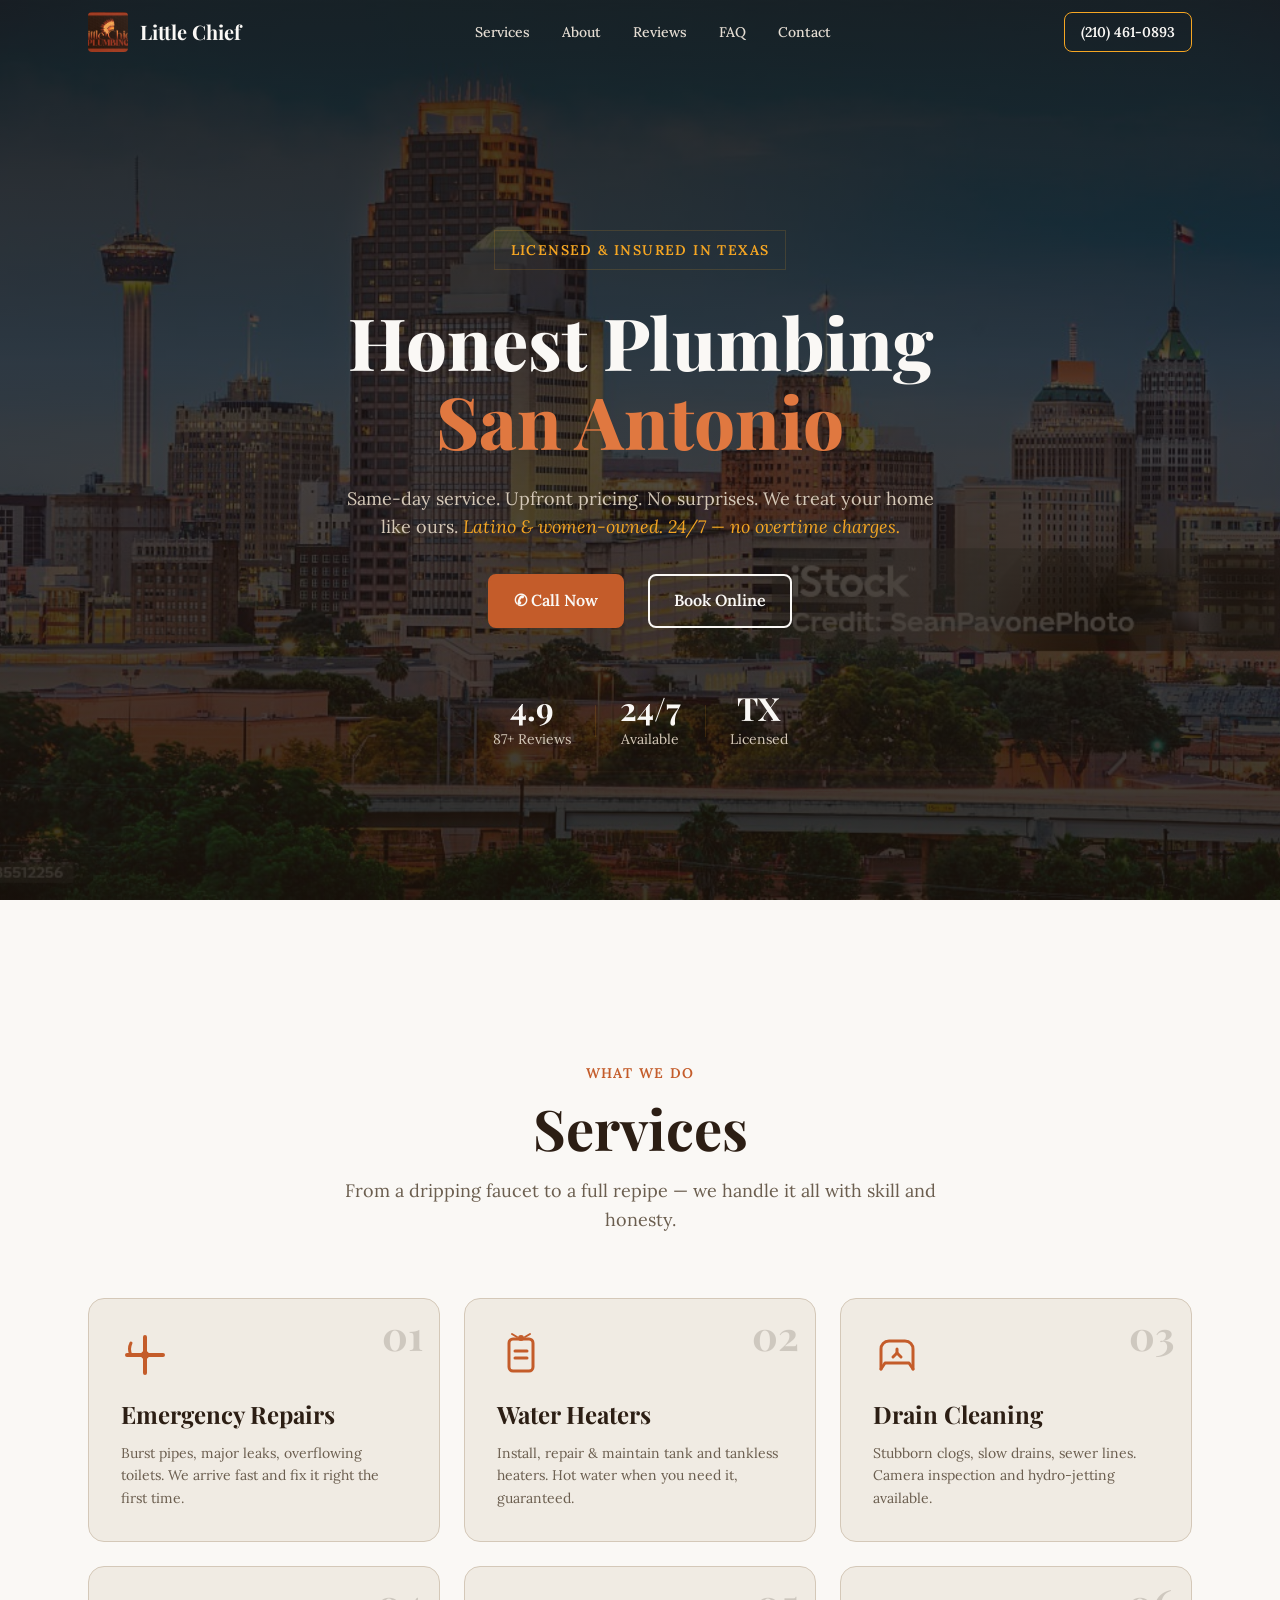
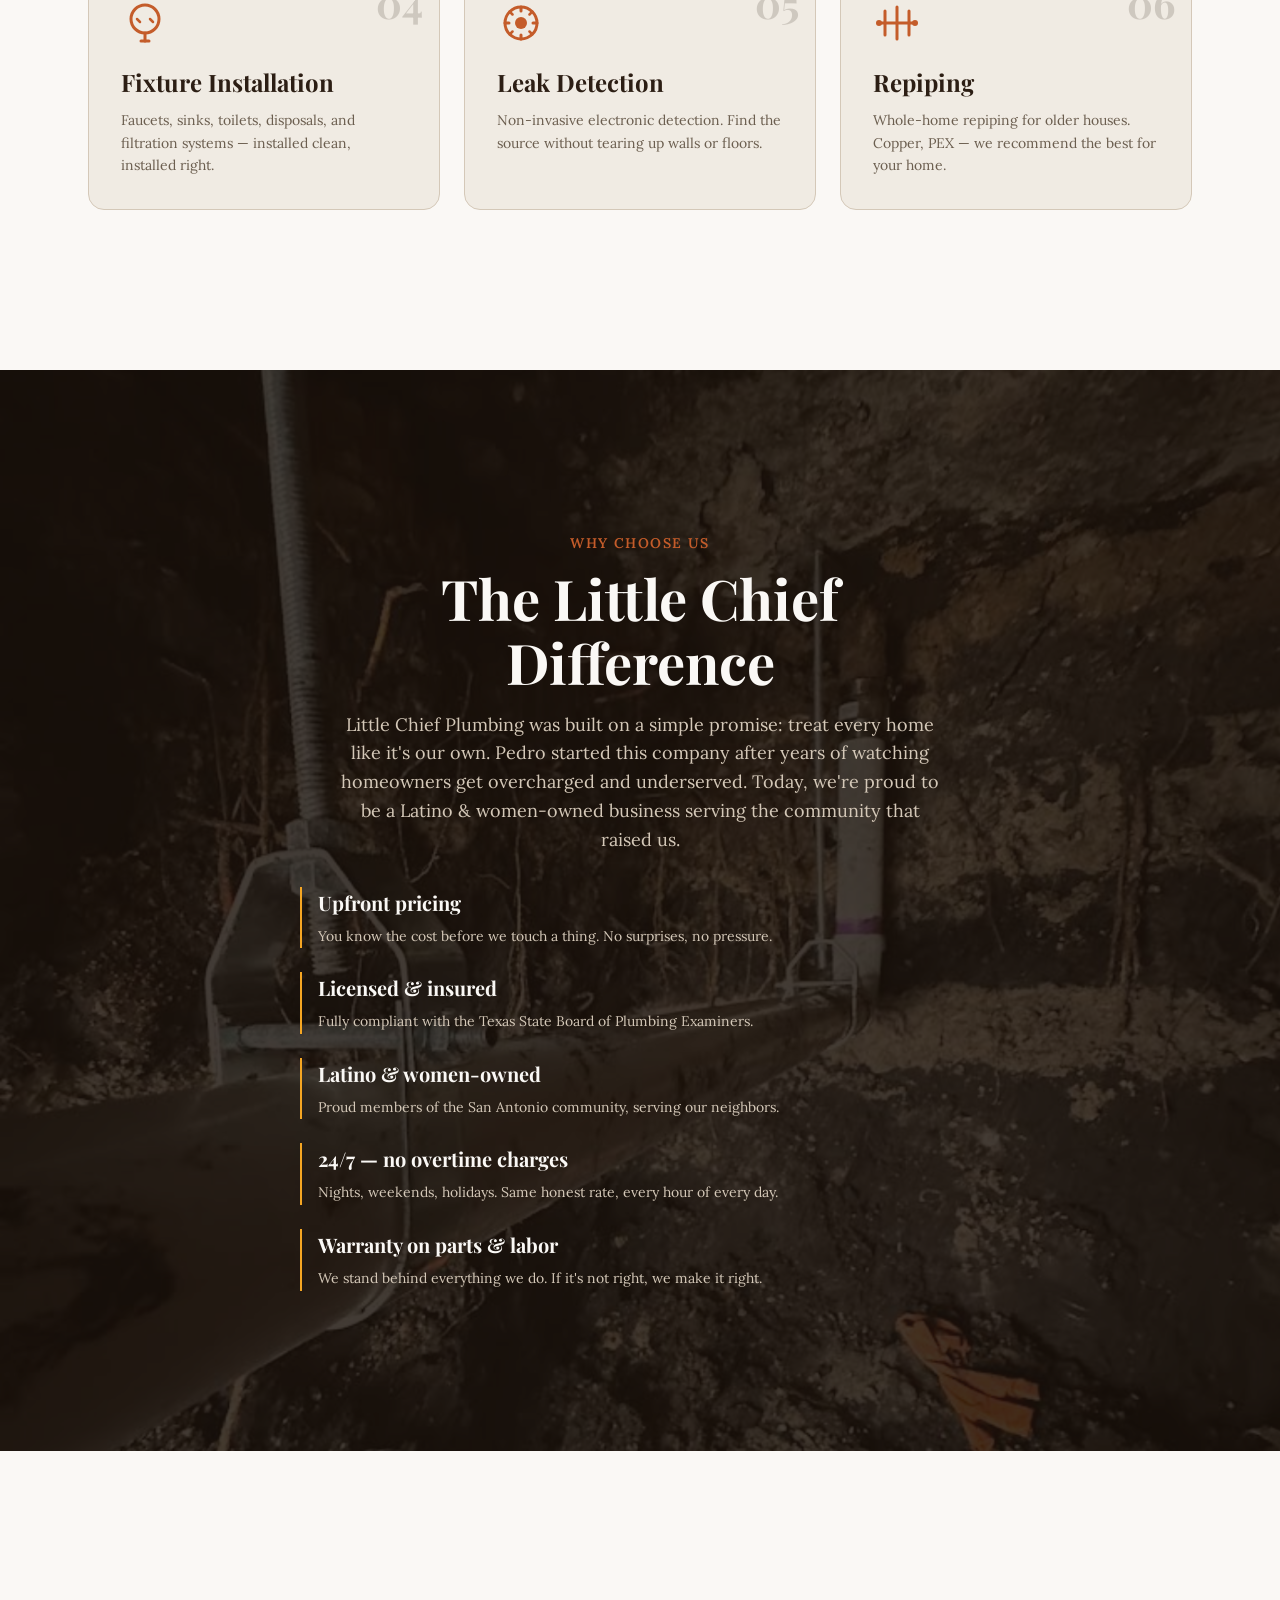
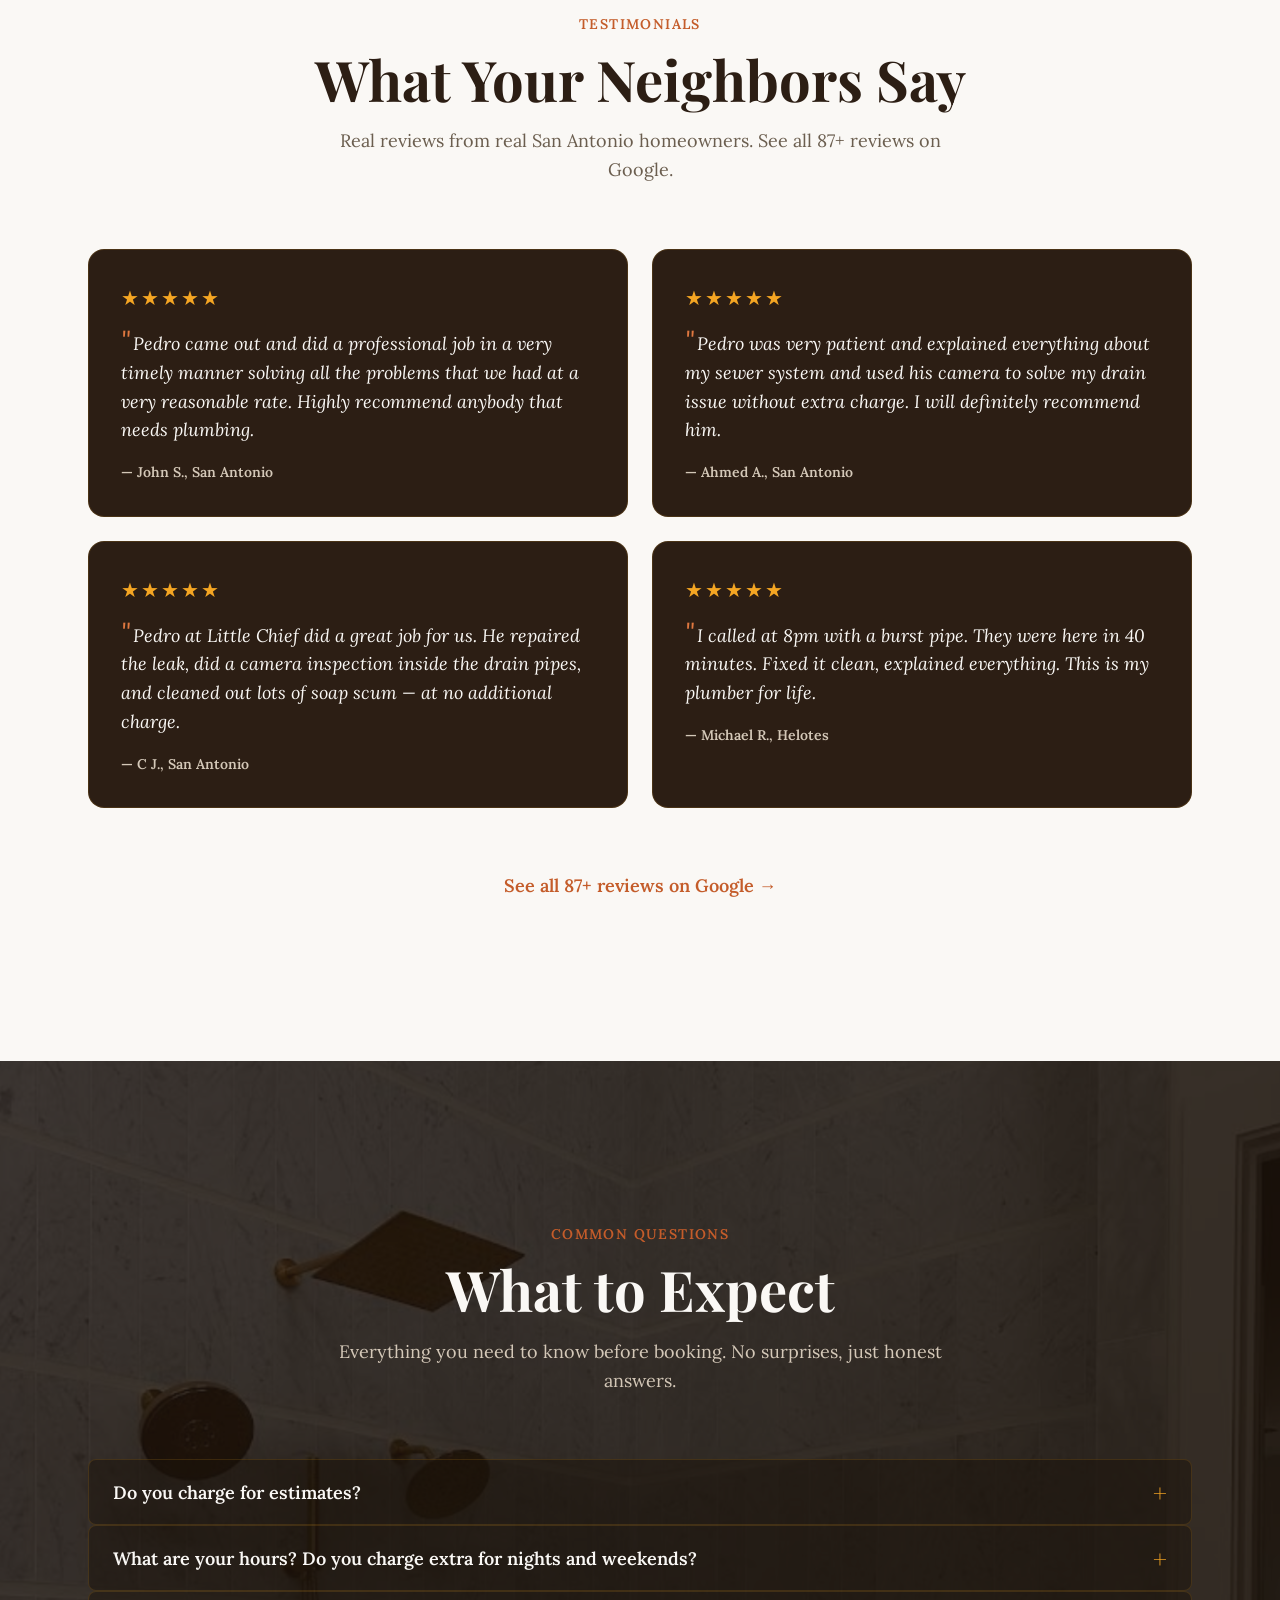
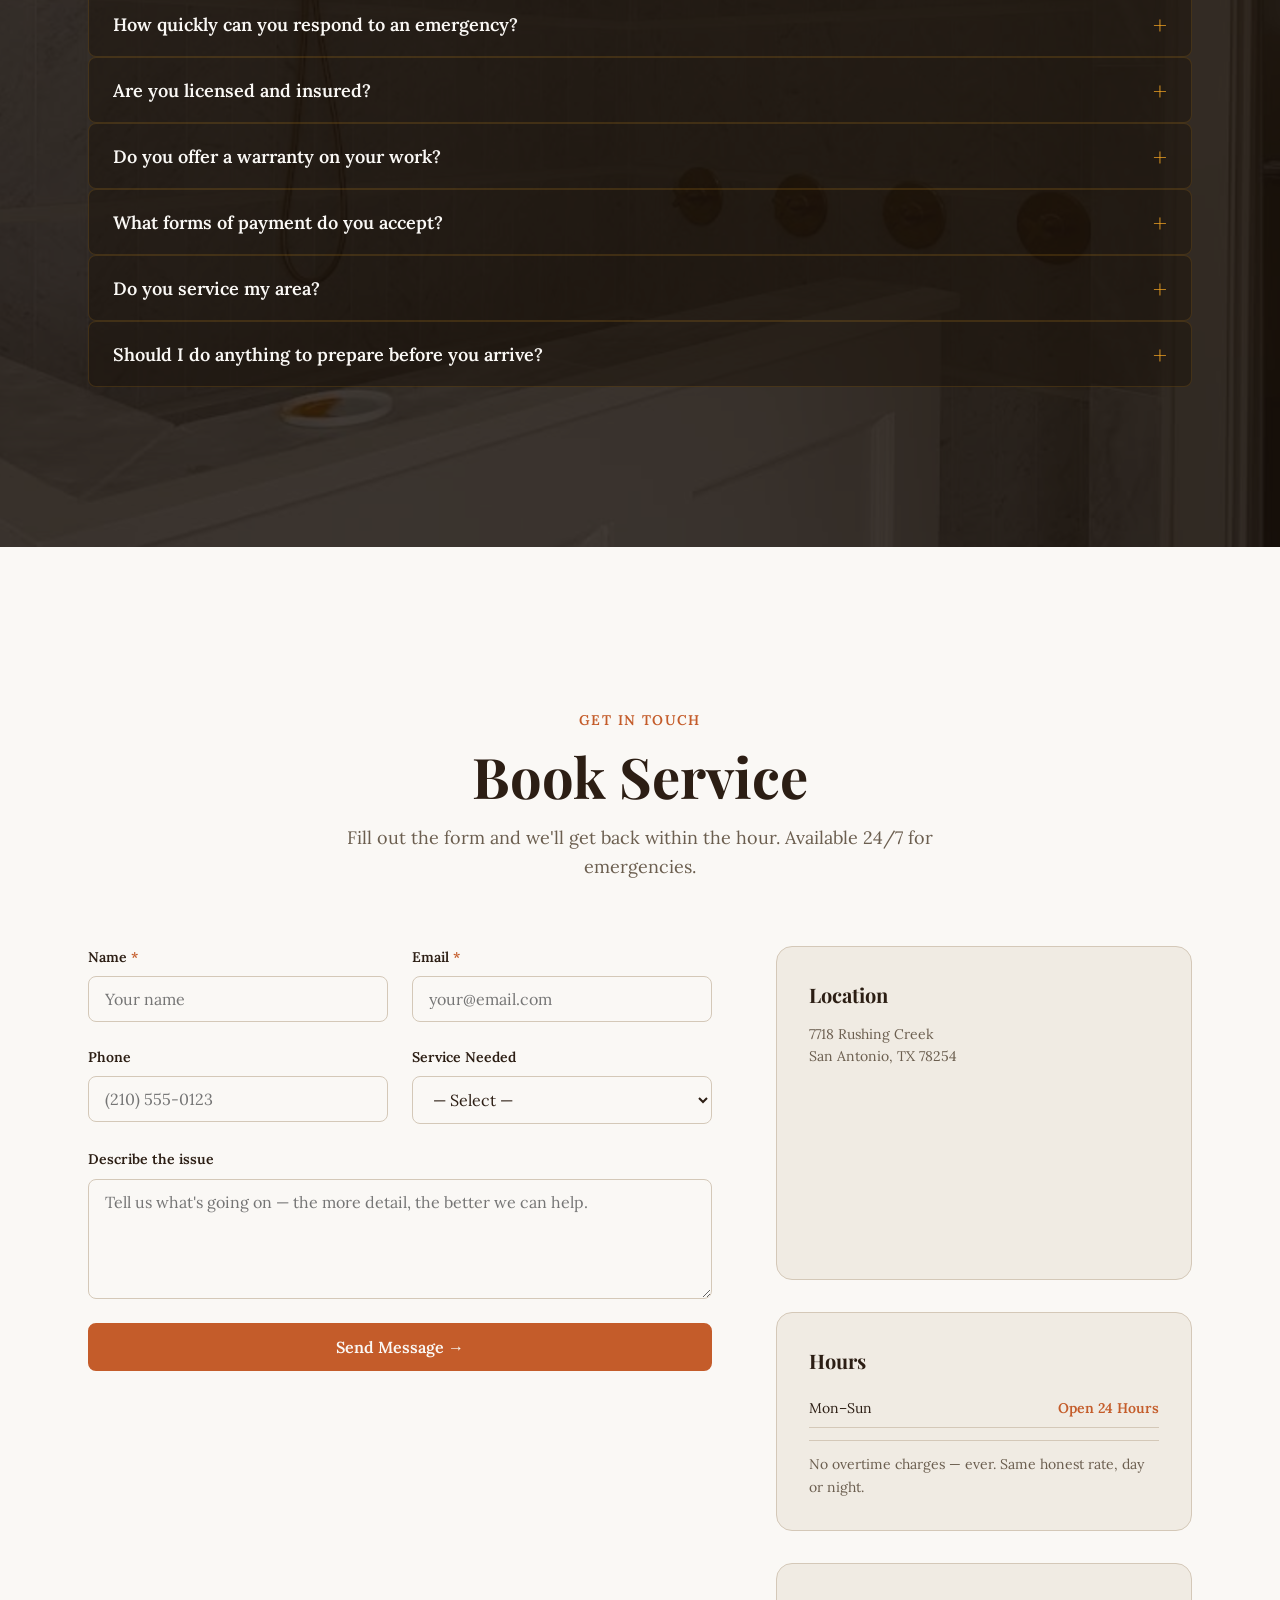
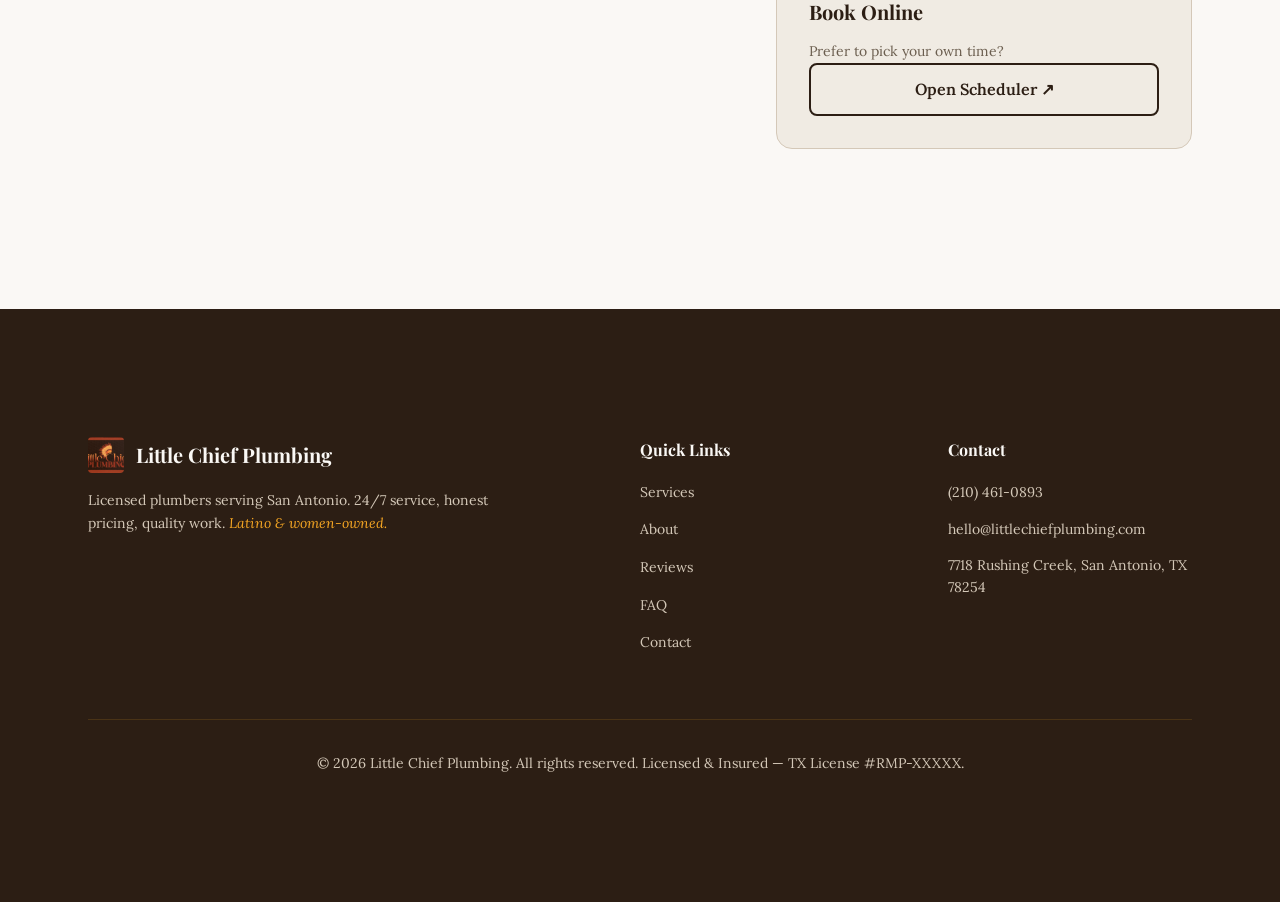
==== site/index.html @ fa48e4e0 "Restructure into site/ directory + add deploy script - Move all public web files into site/ (index.h" ====
<!DOCTYPE html>
<html lang="en">
<head>
  <meta charset="UTF-8">
  <meta name="viewport" content="width=device-width, initial-scale=1.0">
  <meta name="description" content="Little Chief Plumbing — Honest, reliable plumbing in San Antonio, TX. 24/7 emergency repairs, water heaters, drain cleaning & more. Licensed & insured. Latino & women-owned.">

  <meta property="og:title" content="Little Chief Plumbing — Trusted Plumbing in San Antonio, TX">
  <meta property="og:description" content="Licensed plumbers serving San Antonio. 24/7 service, upfront pricing, no surprises. Latino & women-owned.">
  <meta property="og:image" content="https://littlechiefplumbing.com/assets/logo-card.png">
  <meta property="og:url" content="https://littlechiefplumbing.com">

  <title>Little Chief Plumbing — Honest Plumbing in San Antonio, TX</title>

  <link rel="preconnect" href="https://fonts.googleapis.com">
  <link rel="preconnect" href="https://fonts.gstatic.com" crossorigin>
  <link href="https://fonts.googleapis.com/css2?family=Playfair+Display:ital,wght@0,400;0,500;0,600;0,700;0,800;0,900;1,400;1,500&family=Lora:ital,wght@0,400;0,500;0,600;0,700;1,400&display=swap" rel="stylesheet">
  <link rel="stylesheet" href="css/style.css">

  <script type="application/ld+json">
  {
    "@context": "https://schema.org",
    "@type": "Plumber",
    "name": "Little Chief Plumbing",
    "image": "https://littlechiefplumbing.com/assets/logo-card.png",
    "url": "https://littlechiefplumbing.com",
    "telephone": "+1-210-461-0893",
    "email": "hello@littlechiefplumbing.com",
    "address": {
      "@type": "PostalAddress",
      "streetAddress": "7718 Rushing Creek",
      "addressLocality": "San Antonio",
      "addressRegion": "TX",
      "postalCode": "78254",
      "addressCountry": "US"
    },
    "geo": {
      "@type": "GeoCoordinates",
      "latitude": 29.5180,
      "longitude": -98.7300
    },
    "openingHoursSpecification": [
      { "@type": "OpeningHoursSpecification", "dayOfWeek": ["Monday","Tuesday","Wednesday","Thursday","Friday","Saturday","Sunday"], "opens": "00:00", "closes": "23:59" }
    ],
    "priceRange": "$$",
    "areaServed": { "@type": "City", "name": "San Antonio" }
  }
  </script>
</head>
<body>

  <!-- Header -->
  <header class="header" id="header">
    <div class="header-inner">
      <a href="/" class="logo" aria-label="Little Chief Plumbing home">
        <img src="assets/logo-card.png" alt="" width="40" height="40" class="logo-mark" style="object-fit:cover; border-radius:4px;">
        <span>Little Chief</span>
      </a>
      <nav class="nav" aria-label="Main navigation">
        <button class="nav-toggle" id="nav-toggle" aria-expanded="false" aria-label="Toggle menu">
          <span class="nav-toggle-bar"></span>
          <span class="nav-toggle-bar"></span>
          <span class="nav-toggle-bar"></span>
        </button>
        <ul class="nav-list" id="nav-list" role="list">
          <li><a href="#services" class="nav-link">Services</a></li>
          <li><a href="#about" class="nav-link">About</a></li>
          <li><a href="#reviews" class="nav-link">Reviews</a></li>
          <li><a href="#faq" class="nav-link">FAQ</a></li>
          <li><a href="#contact" class="nav-link">Contact</a></li>
        </ul>
      </nav>
      <a href="tel:+12104610893" class="header-phone">(210) 461-0893</a>
    </div>
  </header>

  <main>
    <!-- Hero -->
    <section class="hero section--dark" id="hero">
      <div class="hero-inner">
        <div class="hero-badge reveal">Licensed &amp; Insured in Texas</div>
        <h1 class="hero-heading reveal-delay-1">
          <span class="hero-line">Honest Plumbing</span>
          <span class="hero-line hero-line--accent">San Antonio</span>
        </h1>
        <p class="hero-sub reveal-delay-2">
          Same-day service. Upfront pricing. No surprises. We treat your home like ours.
          <em>Latino &amp; women-owned. 24/7 — no overtime charges.</em>
        </p>
        <div class="hero-actions reveal-delay-3">
          <a href="tel:+12104610893" class="btn btn-copper">&#9990; Call Now</a>
          <a href="#contact" class="btn btn-ghost">Book Online</a>
        </div>
        <div class="hero-stats reveal-delay-4">
          <div class="hero-stat">
            <span class="hero-stat-value">4.9</span>
            <span class="hero-stat-label">87+ Reviews</span>
          </div>
          <div class="hero-stat-divider" aria-hidden="true"></div>
          <div class="hero-stat">
            <span class="hero-stat-value">24/7</span>
            <span class="hero-stat-label">Available</span>
          </div>
          <div class="hero-stat-divider" aria-hidden="true"></div>
          <div class="hero-stat">
            <span class="hero-stat-value">TX</span>
            <span class="hero-stat-label">Licensed</span>
          </div>
        </div>
      </div>
    </section>

    <!-- Services -->
    <section class="section" id="services">
      <div class="container">
        <div class="section-header reveal">
          <span class="section-eyebrow">What we do</span>
          <h2 class="section-title">Services</h2>
          <p class="section-desc">From a dripping faucet to a full repipe — we handle it all with skill and honesty.</p>
        </div>
        <div class="services-grid">
          <article class="service-card reveal">
            <div class="service-card-marker" aria-hidden="true">01</div>
            <div class="service-card-icon">
              <svg viewBox="0 0 48 48" fill="none" aria-hidden="true"><path d="M24 6v36M6 24h36" stroke="currentColor" stroke-width="4" stroke-linecap="round"/><circle cx="24" cy="24" r="4" fill="currentColor"/><path d="M10 12c-2 4-2 8 0 12" stroke="currentColor" stroke-width="3" stroke-linecap="round"/></svg>
            </div>
            <h3 class="service-card-title">Emergency Repairs</h3>
            <p class="service-card-desc">Burst pipes, major leaks, overflowing toilets. We arrive fast and fix it right the first time.</p>
          </article>

          <article class="service-card reveal">
            <div class="service-card-marker" aria-hidden="true">02</div>
            <div class="service-card-icon">
              <svg viewBox="0 0 48 48" fill="none" aria-hidden="true"><rect x="12" y="8" width="24" height="32" rx="4" stroke="currentColor" stroke-width="3"/><path d="M18 20h12M18 27h12" stroke="currentColor" stroke-width="3" stroke-linecap="round"/><circle cx="24" cy="7" r="3" fill="currentColor"/><path d="M28 6l5-3M20 6l-5-3" stroke="currentColor" stroke-width="2" stroke-linecap="round"/></svg>
            </div>
            <h3 class="service-card-title">Water Heaters</h3>
            <p class="service-card-desc">Install, repair &amp; maintain tank and tankless heaters. Hot water when you need it, guaranteed.</p>
          </article>

          <article class="service-card reveal">
            <div class="service-card-marker" aria-hidden="true">03</div>
            <div class="service-card-icon">
              <svg viewBox="0 0 48 48" fill="none" aria-hidden="true"><path d="M8 38V18c0-4 3-8 8-8h16c5 0 8 4 8 8v20" stroke="currentColor" stroke-width="3" stroke-linecap="round"/><path d="M8 38l4-6h24l4 6" stroke="currentColor" stroke-width="3" stroke-linecap="round" stroke-linejoin="round"/><path d="M20 26l4-4 4 4" stroke="currentColor" stroke-width="3" stroke-linecap="round" stroke-linejoin="round"/><path d="M24 22v-4" stroke="currentColor" stroke-width="3" stroke-linecap="round"/></svg>
            </div>
            <h3 class="service-card-title">Drain Cleaning</h3>
            <p class="service-card-desc">Stubborn clogs, slow drains, sewer lines. Camera inspection and hydro-jetting available.</p>
          </article>

          <article class="service-card reveal">
            <div class="service-card-marker" aria-hidden="true">04</div>
            <div class="service-card-icon">
              <svg viewBox="0 0 48 48" fill="none" aria-hidden="true"><circle cx="24" cy="20" r="14" stroke="currentColor" stroke-width="3"/><path d="M24 34v8" stroke="currentColor" stroke-width="3" stroke-linecap="round"/><path d="M20 42h8" stroke="currentColor" stroke-width="3" stroke-linecap="round"/><path d="M16 20l3 3M29 20l3 3" stroke="currentColor" stroke-width="2.5" stroke-linecap="round"/></svg>
            </div>
            <h3 class="service-card-title">Fixture Installation</h3>
            <p class="service-card-desc">Faucets, sinks, toilets, disposals, and filtration systems — installed clean, installed right.</p>
          </article>

          <article class="service-card reveal">
            <div class="service-card-marker" aria-hidden="true">05</div>
            <div class="service-card-icon">
              <svg viewBox="0 0 48 48" fill="none" aria-hidden="true"><circle cx="24" cy="24" r="16" stroke="currentColor" stroke-width="3"/><circle cx="24" cy="24" r="6" fill="currentColor"/><path d="M24 8v4M24 36v4M8 24h4M36 24h4" stroke="currentColor" stroke-width="3" stroke-linecap="round"/><path d="M12.7 12.7l2.8 2.8M32.5 32.5l2.8 2.8M35.3 12.7l-2.8 2.8M15.5 32.5l-2.8 2.8" stroke="currentColor" stroke-width="2.5" stroke-linecap="round"/></svg>
            </div>
            <h3 class="service-card-title">Leak Detection</h3>
            <p class="service-card-desc">Non-invasive electronic detection. Find the source without tearing up walls or floors.</p>
          </article>

          <article class="service-card reveal">
            <div class="service-card-marker" aria-hidden="true">06</div>
            <div class="service-card-icon">
              <svg viewBox="0 0 48 48" fill="none" aria-hidden="true"><path d="M6 24h36" stroke="currentColor" stroke-width="3" stroke-linecap="round"/><path d="M12 12v24M24 8v32M36 12v24" stroke="currentColor" stroke-width="3" stroke-linecap="round"/><circle cx="6" cy="24" r="3" fill="currentColor"/><circle cx="42" cy="24" r="3" fill="currentColor"/></svg>
            </div>
            <h3 class="service-card-title">Repiping</h3>
            <p class="service-card-desc">Whole-home repiping for older houses. Copper, PEX — we recommend the best for your home.</p>
          </article>
        </div>
      </div>
    </section>

    <!-- About -->
    <section class="section about" id="about">
      <div class="container">
        <div class="about-inner reveal">
          <span class="section-eyebrow">Why choose us</span>
          <h2 class="section-title">The Little Chief<br>Difference</h2>
          <p class="section-desc">
            Little Chief Plumbing was built on a simple promise: treat every home like it's our own. 
            Pedro started this company after years of watching homeowners get overcharged and 
            underserved. Today, we're proud to be a Latino &amp; women-owned business serving the 
            community that raised us.
          </p>
          <ul class="about-list" role="list">
            <li>
              <strong>Upfront pricing</strong>
              <span>You know the cost before we touch a thing. No surprises, no pressure.</span>
            </li>
            <li>
              <strong>Licensed &amp; insured</strong>
              <span>Fully compliant with the Texas State Board of Plumbing Examiners.</span>
            </li>
            <li>
              <strong>Latino &amp; women-owned</strong>
              <span>Proud members of the San Antonio community, serving our neighbors.</span>
            </li>
            <li>
              <strong>24/7 — no overtime charges</strong>
              <span>Nights, weekends, holidays. Same honest rate, every hour of every day.</span>
            </li>
            <li>
              <strong>Warranty on parts &amp; labor</strong>
              <span>We stand behind everything we do. If it's not right, we make it right.</span>
            </li>
          </ul>
        </div>
      </div>
    </section>

    <!-- Reviews -->
    <section class="section" id="reviews">
      <div class="container">
        <div class="section-header reveal">
          <span class="section-eyebrow">Testimonials</span>
          <h2 class="section-title">What Your Neighbors Say</h2>
          <p class="section-desc">Real reviews from real San Antonio homeowners. See all 87+ reviews on Google.</p>
        </div>
        <div class="reviews-grid">
          <figure class="review-card reveal">
            <div class="review-stars" aria-label="5 out of 5 stars">
              <span>&#9733;</span><span>&#9733;</span><span>&#9733;</span><span>&#9733;</span><span>&#9733;</span>
            </div>
            <blockquote><p>Pedro came out and did a professional job in a very timely manner solving all the problems that we had at a very reasonable rate. Highly recommend anybody that needs plumbing.</p></blockquote>
            <figcaption>&mdash; John S., San Antonio</figcaption>
          </figure>

          <figure class="review-card reveal">
            <div class="review-stars" aria-label="5 out of 5 stars">
              <span>&#9733;</span><span>&#9733;</span><span>&#9733;</span><span>&#9733;</span><span>&#9733;</span>
            </div>
            <blockquote><p>Pedro was very patient and explained everything about my sewer system and used his camera to solve my drain issue without extra charge. I will definitely recommend him.</p></blockquote>
            <figcaption>&mdash; Ahmed A., San Antonio</figcaption>
          </figure>

          <figure class="review-card reveal">
            <div class="review-stars" aria-label="5 out of 5 stars">
              <span>&#9733;</span><span>&#9733;</span><span>&#9733;</span><span>&#9733;</span><span>&#9733;</span>
            </div>
            <blockquote><p>Pedro at Little Chief did a great job for us. He repaired the leak, did a camera inspection inside the drain pipes, and cleaned out lots of soap scum — at no additional charge.</p></blockquote>
            <figcaption>&mdash; C J., San Antonio</figcaption>
          </figure>

          <figure class="review-card reveal">
            <div class="review-stars" aria-label="5 out of 5 stars">
              <span>&#9733;</span><span>&#9733;</span><span>&#9733;</span><span>&#9733;</span><span>&#9733;</span>
            </div>
            <blockquote><p>I called at 8pm with a burst pipe. They were here in 40 minutes. Fixed it clean, explained everything. This is my plumber for life.</p></blockquote>
            <figcaption>&mdash; Michael R., Helotes</figcaption>
          </figure>
        </div>
        <div class="reviews-footer reveal">
          <a href="https://g.co/kgs/PLACEHOLDER" target="_blank" rel="noopener">
            See all 87+ reviews on Google &rarr;
          </a>
        </div>
      </div>
    </section>

    <!-- FAQ -->
    <section class="section faq" id="faq">
      <div class="container">
        <div class="section-header reveal">
          <span class="section-eyebrow">Common questions</span>
          <h2 class="section-title">What to Expect</h2>
          <p class="section-desc">Everything you need to know before booking. No surprises, just honest answers.</p>
        </div>
        <div class="faq-list reveal">
          <div class="faq-item">
            <button class="faq-trigger" aria-expanded="false">
              Do you charge for estimates?
            </button>
            <div class="faq-content">
              <p>No. We provide free, no-obligation estimates for all standard plumbing work. For complex issues requiring camera inspection or line locating, we'll discuss any costs upfront before proceeding.</p>
            </div>
          </div>
          <div class="faq-item">
            <button class="faq-trigger" aria-expanded="false">
              What are your hours? Do you charge extra for nights and weekends?
            </button>
            <div class="faq-content">
              <p>We're available 24 hours a day, 7 days a week — including all holidays. And no, we never charge overtime. The same honest rate applies whether it's 2pm on Tuesday or 2am on Christmas morning.</p>
            </div>
          </div>
          <div class="faq-item">
            <button class="faq-trigger" aria-expanded="false">
              How quickly can you respond to an emergency?
            </button>
            <div class="faq-content">
              <p>For true emergencies — burst pipes, major leaks, sewage backups — we aim to arrive within the hour in San Antonio. We'll give you a realistic ETA when you call and keep you updated if anything changes.</p>
            </div>
          </div>
          <div class="faq-item">
            <button class="faq-trigger" aria-expanded="false">
              Are you licensed and insured?
            </button>
            <div class="faq-content">
              <p>Yes. We're fully licensed by the Texas State Board of Plumbing Examiners and carry comprehensive liability insurance. We'll provide our license number upon request — no hesitation, because we have nothing to hide.</p>
            </div>
          </div>
          <div class="faq-item">
            <button class="faq-trigger" aria-expanded="false">
              Do you offer a warranty on your work?
            </button>
            <div class="faq-content">
              <p>Absolutely. We warranty all parts and labor. If something we installed or repaired isn't right, we'll make it right — no arguments, no runaround. That's the Little Chief promise.</p>
            </div>
          </div>
          <div class="faq-item">
            <button class="faq-trigger" aria-expanded="false">
              What forms of payment do you accept?
            </button>
            <div class="faq-content">
              <p>We accept cash, check, and all major credit cards. Payment is due upon completion of service, and we always provide a detailed invoice before collecting payment.</p>
            </div>
          </div>
          <div class="faq-item">
            <button class="faq-trigger" aria-expanded="false">
              Do you service my area?
            </button>
            <div class="faq-content">
              <p>We serve all of San Antonio, TX and the immediate surrounding areas. If you're unsure whether we cover your location, just give us a call — we'll let you know immediately and can often recommend a trusted partner if you're outside our range.</p>
            </div>
          </div>
          <div class="faq-item">
            <button class="faq-trigger" aria-expanded="false">
              Should I do anything to prepare before you arrive?
            </button>
            <div class="faq-content">
              <p>Clear the area around the problem if possible — under sinks, near water heaters, etc. But don't stress about it. Part of our job is working in real homes, not showrooms. We'll handle the rest.</p>
            </div>
          </div>
        </div>
      </div>
    </section>

    <!-- Contact -->
    <section class="section" id="contact">
      <div class="container">
        <div class="section-header reveal">
          <span class="section-eyebrow">Get in touch</span>
          <h2 class="section-title">Book Service</h2>
          <p class="section-desc">Fill out the form and we'll get back within the hour. Available 24/7 for emergencies.</p>
        </div>
        <div class="contact-grid">
          <form action="https://api.staticforms.xyz/submit" method="POST" class="contact-form reveal">
            <input type="hidden" name="accessKey" value="YOUR_STATICFORMS_ACCESS_KEY">
            <input type="hidden" name="redirectTo" value="https://littlechiefplumbing.com/thanks.html">

            <div class="form-row">
              <div class="form-group">
                <label for="name">Name <span class="required" aria-hidden="true">*</span></label>
                <input type="text" id="name" name="name" required autocomplete="name" placeholder="Your name">
              </div>
              <div class="form-group">
                <label for="email">Email <span class="required" aria-hidden="true">*</span></label>
                <input type="email" id="email" name="email" required autocomplete="email" placeholder="your@email.com">
              </div>
            </div>

            <div class="form-row">
              <div class="form-group">
                <label for="phone">Phone</label>
                <input type="tel" id="phone" name="phone" autocomplete="tel" placeholder="(210) 555-0123">
              </div>
              <div class="form-group">
                <label for="service">Service Needed</label>
                <select id="service" name="service">
                  <option value="">&mdash; Select &mdash;</option>
                  <option>Emergency Repair</option>
                  <option>Water Heater</option>
                  <option>Drain Cleaning</option>
                  <option>Fixture Installation</option>
                  <option>Leak Detection</option>
                  <option>Repiping</option>
                  <option>Other</option>
                </select>
              </div>
            </div>

            <div class="form-group">
              <label for="message">Describe the issue</label>
              <textarea id="message" name="message" rows="4" placeholder="Tell us what's going on — the more detail, the better we can help."></textarea>
            </div>

            <button type="submit" class="btn btn-copper btn-full">Send Message &rarr;</button>
          </form>

          <aside class="contact-sidebar reveal">
            <div class="contact-card">
              <h3>Location</h3>
              <address>7718 Rushing Creek<br>San Antonio, TX 78254</address>
              <div class="contact-map">
                <iframe src="https://www.google.com/maps/embed?pb=!1m18!1m12!1m3!1d3470.123456789!2d-98.7300!3d29.5180!2m3!1f0!2f0!3f0!3m2!1i1024!2i768!4f13.1!3m3!1m2!1s0x0%3A0x0!2zMjnCsDMxJzA0LjgiTiA5OMKwNDMnNDguMCJX!5e0!3m2!1sen!2sus!4v1234567890" width="100%" height="160" style="border:0; border-radius:8px;" allowfullscreen="" loading="lazy" referrerpolicy="no-referrer-when-downgrade" title="Little Chief Plumbing location on Google Maps"></iframe>
              </div>
            </div>

            <div class="contact-card">
              <h3>Hours</h3>
              <div class="hours-row"><span>Mon–Sun</span><span class="hours-value">Open 24 Hours</span></div>
              <p class="contact-card-note">No overtime charges — ever. Same honest rate, day or night.</p>
            </div>

            <div class="contact-card">
              <h3>Book Online</h3>
              <p>Prefer to pick your own time?</p>
              <a href="https://calendly.com/your-username" class="btn btn-ghost btn-full" target="_blank" rel="noopener">Open Scheduler ↗</a>
            </div>
          </aside>
        </div>
      </div>
    </section>
  </main>

  <!-- Footer -->
  <footer class="footer">
    <div class="container">
      <div class="footer-grid">
        <div class="footer-brand">
          <a href="/" class="footer-logo-link">
            <img src="assets/logo-card.png" alt="" width="36" height="36" style="object-fit:cover; border-radius:4px;">
            <span>Little Chief Plumbing</span>
          </a>
          <p class="footer-tagline">Licensed plumbers serving San Antonio. 24/7 service, honest pricing, quality work. <em>Latino &amp; women-owned.</em></p>
        </div>
        <nav class="footer-nav" aria-label="Footer navigation">
          <h4>Quick Links</h4>
          <ul role="list">
            <li><a href="#services">Services</a></li>
            <li><a href="#about">About</a></li>
            <li><a href="#reviews">Reviews</a></li>
            <li><a href="#faq">FAQ</a></li>
            <li><a href="#contact">Contact</a></li>
          </ul>
        </nav>
        <div class="footer-contact-info">
          <h4>Contact</h4>
          <ul role="list">
            <li><a href="tel:+12104610893">(210) 461-0893</a></li>
            <li><a href="mailto:hello@littlechiefplumbing.com">hello@littlechiefplumbing.com</a></li>
            <li><address>7718 Rushing Creek, San Antonio, TX 78254</address></li>
          </ul>
        </div>
      </div>
      <div class="footer-bottom">
        <p>&copy; 2026 Little Chief Plumbing. All rights reserved. Licensed &amp; Insured — TX License #RMP-XXXXX.</p>
      </div>
    </div>
  </footer>

  <script src="js/main.js"></script>
</body>
</html>
---- site/css/style.css ----
/**
 * Little Chief Plumbing — Redesign
 * Aesthetic: Rugged & Trustworthy
 * Earth Color Palette: deep warm brown-black, copper, gold, warm white, green, taupe
 * Fonts: Playfair Display (display) + Lora (body)
 */

/* ============================================================
   TOKENS
   ============================================================ */

:root {
  /* Brand */
  --brand-dark:       #1A120B;
  --brand-dark-900:   #1A120B;
  --brand-dark-800:   #2C1E14;
  --brand-dark-700:   #3D2A1E;
  --brand-dark-600:   #4E3628;

  --brand-copper:     #C45C2A;
  --brand-copper-700: #9A4A22;
  --brand-copper-600: #C45C2A;
  --brand-copper-500: #D46832;
  --brand-copper-400: #E07840;

  --brand-yellow:     #F5A623;
  --brand-yellow-600: #D48A1A;
  --brand-yellow-500: #F5A623;
  --brand-yellow-400: #F7B84A;

  --brand-cream:      #FAF8F5;

  /* Neutrals */
  --brand-taupe:      #8B7355;
  --warm-50:  #FAF8F5;
  --warm-100: #F0EBE3;
  --warm-200: #E5DDD3;
  --warm-300: #D4C8B8;
  --warm-400: #B8AFA0;
  --warm-500: #9A9182;
  --warm-600: #7D6E5F;
  --warm-700: #6B5E4F;
  --warm-800: #4A3F34;
  --warm-900: #1A120B;

  /* Semantic — Light sections */
  --bg-primary:    var(--warm-50);
  --bg-secondary:  var(--warm-100);
  --bg-inverse:    var(--brand-dark-800);
  --text-primary:  var(--brand-dark-800);
  --text-secondary:var(--warm-700);
  --text-muted:    var(--brand-taupe);
  --text-inverse:  var(--brand-cream);
  --accent:        var(--brand-copper-600);
  --accent-hover:  var(--brand-copper-500);
  --accent-active: var(--brand-copper-700);
  --border:        var(--warm-300);
  --gold:          var(--brand-yellow-500);
  --taupe:         var(--brand-taupe);

  /* Dark section overrides */
  --dark-text:      var(--warm-50);
  --dark-text-sec:  var(--warm-300);
  --dark-accent:    var(--brand-copper-400);
  --dark-border:    rgba(245,166,35,0.15);

  /* Typography */
  --font-display: 'Playfair Display', Georgia, 'Times New Roman', serif;
  --font-body:    'Lora', Georgia, 'Times New Roman', serif;

  /* Scale */
  --text-xs:   0.75rem;
  --text-sm:   0.875rem;
  --text-base: 1rem;
  --text-md:   1.125rem;
  --text-lg:   1.25rem;
  --text-xl:   1.5rem;
  --text-2xl:  2rem;
  --text-3xl:  2.5rem;
  --text-4xl:  3.5rem;
  --text-5xl:  4.5rem;

  /* Spacing */
  --space-1:  0.25rem;
  --space-2:  0.5rem;
  --space-3:  0.75rem;
  --space-4:  1rem;
  --space-5:  1.5rem;
  --space-6:  2rem;
  --space-7:  3rem;
  --space-8:  4rem;
  --space-9:  6rem;
  --space-10: 8rem;
  --space-11: 10rem;

  /* Layout */
  --max-width: 1200px;
  --radius-sm: 4px;
  --radius-md: 8px;
  --radius-lg: 16px;

  /* Motion */
  --ease-out:    cubic-bezier(0.16, 1, 0.3, 1);
  --ease-spring: cubic-bezier(0.34, 1.56, 0.64, 1);
  --dur-fast:    150ms;
  --dur-base:    250ms;
  --dur-slow:    400ms;
  --dur-reveal:  700ms;
}

/* ============================================================
   RESET & BASE
   ============================================================ */

*, *::before, *::after {
  box-sizing: border-box;
  margin: 0;
  padding: 0;
}

html {
  scroll-behavior: smooth;
  -webkit-text-size-adjust: 100%;
}

@media (prefers-reduced-motion: reduce) {
  html { scroll-behavior: auto; }
  *, *::before, *::after {
    animation-duration: 0.01ms !important;
    animation-iteration-count: 1 !important;
    transition-duration: 0.01ms !important;
  }
}

body {
  font-family: var(--font-body);
  font-size: var(--text-base);
  line-height: 1.6;
  color: var(--text-primary);
  background: var(--bg-primary);
  -webkit-font-smoothing: antialiased;
  -moz-osx-font-smoothing: grayscale;
}

img, svg {
  display: block;
  max-width: 100%;
}

a {
  color: inherit;
  text-decoration: none;
}

ul, ol {
  list-style: none;
}

/* ============================================================
   UTILITY
   ============================================================ */

.container {
  max-width: var(--max-width);
  margin-inline: auto;
  padding-inline: var(--space-5);
}

@media (min-width: 768px) {
  .container { padding-inline: var(--space-7); }
}

.section {
  padding-block: var(--space-10);
}

@media (min-width: 768px) {
  .section { padding-block: var(--space-11); }
}

.section--dark {
  background: var(--bg-inverse);
  color: var(--dark-text);
}

.section--alt {
  background: var(--bg-secondary);
}

.section-header {
  text-align: center;
  margin-bottom: var(--space-8);
}

.section-eyebrow {
  display: inline-block;
  font-family: var(--font-body);
  font-size: var(--text-sm);
  font-weight: 600;
  text-transform: uppercase;
  letter-spacing: 0.1em;
  color: var(--accent);
  margin-bottom: var(--space-3);
}

.section-title {
  font-family: var(--font-display);
  font-size: var(--text-3xl);
  font-weight: 700;
  line-height: 1.15;
  color: inherit;
  margin-bottom: var(--space-4);
}

@media (min-width: 768px) {
  .section-title { font-size: var(--text-4xl); }
}

.section-desc {
  font-size: var(--text-md);
  color: var(--text-secondary);
  max-width: 55ch;
  margin-inline: auto;
  line-height: 1.6;
}

.section--dark .section-desc {
  color: var(--dark-text-sec);
}

/* ============================================================
   BUTTONS
   ============================================================ */

.btn {
  display: inline-flex;
  align-items: center;
  justify-content: center;
  gap: var(--space-2);
  font-family: var(--font-body);
  font-size: var(--text-base);
  font-weight: 600;
  padding: var(--space-3) var(--space-5);
  border-radius: var(--radius-md);
  border: 2px solid transparent;
  cursor: pointer;
  transition: all var(--dur-base) var(--ease-out);
}

.btn-copper {
  background: var(--accent);
  color: var(--warm-50);
  border-color: var(--accent);
}

.btn-copper:hover {
  background: var(--accent-hover);
  border-color: var(--accent-hover);
  transform: translateY(-2px);
  box-shadow: 0 4px 16px rgba(196,92,42,0.3);
}

.btn-copper:active {
  background: var(--accent-active);
  transform: translateY(0);
}

.btn-ghost {
  background: transparent;
  color: inherit;
  border-color: currentColor;
}

.btn-ghost:hover {
  background: rgba(196,92,42,0.08);
  border-color: var(--accent);
  color: var(--accent);
}

.btn-full {
  width: 100%;
}

/* ============================================================
   REVEAL ANIMATIONS
   ============================================================ */

.reveal {
  opacity: 0;
  transform: translateY(32px);
  transition: opacity var(--dur-reveal) var(--ease-out),
              transform var(--dur-reveal) var(--ease-out);
}

.reveal.revealed {
  opacity: 1;
  transform: translateY(0);
}

.reveal-delay-1 { transition-delay: 0.1s; }
.reveal-delay-2 { transition-delay: 0.2s; }
.reveal-delay-3 { transition-delay: 0.3s; }
.reveal-delay-4 { transition-delay: 0.4s; }

/* ============================================================
   HEADER / NAV
   ============================================================ */

.header {
  position: fixed;
  top: 0;
  left: 0;
  right: 0;
  z-index: 100;
  padding-block: var(--space-3);
  transition: background var(--dur-base) var(--ease-out),
              backdrop-filter var(--dur-base) var(--ease-out),
              box-shadow var(--dur-base) var(--ease-out);
}

.header.scrolled {
  background: rgba(26,18,11,0.92);
  backdrop-filter: blur(12px);
  -webkit-backdrop-filter: blur(12px);
  box-shadow: 0 2px 20px rgba(0,0,0,0.2);
}

.header-inner {
  display: flex;
  align-items: center;
  justify-content: space-between;
  max-width: var(--max-width);
  margin-inline: auto;
  padding-inline: var(--space-5);
}

@media (min-width: 768px) {
  .header-inner { padding-inline: var(--space-7); }
}

.logo {
  display: flex;
  align-items: center;
  gap: var(--space-3);
  font-family: var(--font-display);
  font-size: var(--text-lg);
  font-weight: 700;
  color: var(--brand-cream);
}

.logo-mark {
  width: 40px;
  height: 40px;
}

.nav-list {
  display: none;
  gap: var(--space-6);
}

@media (min-width: 768px) {
  .nav-list {
    display: flex;
    align-items: center;
  }
}

.nav-link {
  font-family: var(--font-body);
  font-size: var(--text-sm);
  font-weight: 500;
  color: var(--warm-200);
  transition: color var(--dur-fast);
  position: relative;
}

.nav-link::after {
  content: '';
  position: absolute;
  bottom: -4px;
  left: 0;
  width: 0;
  height: 2px;
  background: var(--brand-yellow);
  transition: width var(--dur-base) var(--ease-out);
}

.nav-link:hover,
.nav-link.active {
  color: var(--brand-cream);
}

.nav-link:hover::after,
.nav-link.active::after {
  width: 100%;
}

.header-phone {
  display: none;
  font-family: var(--font-body);
  font-size: var(--text-sm);
  font-weight: 600;
  color: var(--brand-cream);
  padding: var(--space-2) var(--space-4);
  border: 1.5px solid var(--brand-yellow);
  border-radius: var(--radius-md);
  transition: all var(--dur-base);
}

.header-phone:hover {
  background: var(--brand-yellow);
  color: var(--brand-dark-900);
}

@media (min-width: 768px) {
  .header-phone { display: inline-flex; }
}

/* Mobile nav toggle */
.nav-toggle {
  display: flex;
  flex-direction: column;
  gap: 5px;
  background: none;
  border: none;
  cursor: pointer;
  padding: var(--space-2);
}

@media (min-width: 768px) {
  .nav-toggle { display: none; }
}

.nav-toggle-bar {
  width: 24px;
  height: 2px;
  background: var(--brand-cream);
  border-radius: 2px;
  transition: all var(--dur-base) var(--ease-out);
}

.nav-toggle[aria-expanded="true"] .nav-toggle-bar:nth-child(1) {
  transform: rotate(45deg) translate(5px, 5px);
}

.nav-toggle[aria-expanded="true"] .nav-toggle-bar:nth-child(2) {
  opacity: 0;
}

.nav-toggle[aria-expanded="true"] .nav-toggle-bar:nth-child(3) {
  transform: rotate(-45deg) translate(5px, -5px);
}

/* Mobile overlay */
.nav-list.open {
  display: flex;
  flex-direction: column;
  align-items: center;
  justify-content: center;
  gap: var(--space-7);
  position: fixed;
  inset: 0;
  background: rgba(26,18,11,0.97);
  backdrop-filter: blur(8px);
  z-index: 99;
}

.nav-list.open .nav-link {
  font-size: var(--text-2xl);
  font-family: var(--font-display);
}

/* ============================================================
   HERO
   ============================================================ */

.hero {
  position: relative;
  min-height: 100vh;
  display: flex;
  align-items: center;
  justify-content: center;
  text-align: center;
  color: var(--dark-text);
  overflow: hidden;
  padding-top: 80px;
}

.hero::before {
  content: '';
  position: absolute;
  inset: 0;
  background: url('../assets/san-antonio-skyline.jpg') center center / cover no-repeat;
  z-index: 1;
}

.hero::after {
  content: '';
  position: absolute;
  inset: 0;
  background: linear-gradient(
    180deg,
    rgba(26,18,11,0.85) 0%,
    rgba(26,18,11,0.75) 40%,
    rgba(26,18,11,0.85) 100%
  );
  z-index: 2;
}

.hero-inner {
  position: relative;
  z-index: 3;
  max-width: 800px;
  padding-inline: var(--space-5);
}

.hero-badge {
  display: inline-block;
  font-size: var(--text-sm);
  font-weight: 600;
  text-transform: uppercase;
  letter-spacing: 0.1em;
  color: var(--brand-yellow);
  border: 1px solid var(--dark-border);
  padding: var(--space-2) var(--space-4);
  border-radius: var(--radius-full);
  margin-bottom: var(--space-6);
}

.hero-heading {
  font-family: var(--font-display);
  font-size: var(--text-4xl);
  font-weight: 800;
  line-height: 1.1;
  margin-bottom: var(--space-5);
}

@media (min-width: 768px) {
  .hero-heading { font-size: var(--text-5xl); }
}

.hero-line {
  display: block;
}

.hero-line--accent {
  color: var(--brand-copper-400);
}

.hero-sub {
  font-size: var(--text-md);
  color: var(--dark-text-sec);
  max-width: 55ch;
  margin-inline: auto;
  margin-bottom: var(--space-6);
  line-height: 1.6;
}

.hero-sub em {
  color: var(--brand-yellow);
  font-style: italic;
}

.hero-actions {
  display: flex;
  flex-direction: column;
  gap: var(--space-4);
  justify-content: center;
  margin-bottom: var(--space-8);
}

@media (min-width: 768px) {
  .hero-actions {
    flex-direction: row;
    gap: var(--space-5);
  }
}

.hero-stats {
  display: flex;
  flex-wrap: wrap;
  justify-content: center;
  gap: var(--space-5);
  align-items: center;
}

.hero-stat {
  text-align: center;
}

.hero-stat-value {
  display: block;
  font-family: var(--font-display);
  font-size: var(--text-2xl);
  font-weight: 700;
  color: var(--brand-cream);
  line-height: 1;
}

.hero-stat-label {
  display: block;
  font-size: var(--text-sm);
  color: var(--dark-text-sec);
  margin-top: var(--space-1);
}

.hero-stat-divider {
  width: 1px;
  height: 32px;
  background: var(--dark-border);
  display: none;
}

@media (min-width: 768px) {
  .hero-stat-divider { display: block; }
}

/* Headdress background decoration - REMOVED, using skyline background instead */

/* ============================================================
   SERVICES
   ============================================================ */

.services-grid {
  display: grid;
  grid-template-columns: 1fr;
  gap: var(--space-5);
}

@media (min-width: 640px) {
  .services-grid { grid-template-columns: repeat(2, 1fr); }
}

@media (min-width: 1024px) {
  .services-grid { grid-template-columns: repeat(3, 1fr); }
}

.service-card {
  background: var(--bg-secondary);
  border: 1px solid var(--border);
  border-radius: var(--radius-lg);
  padding: var(--space-6);
  position: relative;
  transition: all var(--dur-base) var(--ease-out);
}

.service-card:hover {
  transform: translateY(-6px);
  box-shadow: 0 12px 32px rgba(26,18,11,0.1);
  border-color: var(--accent);
}

.service-card-marker {
  position: absolute;
  top: var(--space-4);
  right: var(--space-4);
  font-family: var(--font-display);
  font-size: var(--text-3xl);
  font-weight: 700;
  color: var(--warm-800);
  opacity: 0.2;
  line-height: 1;
}

.service-card-icon {
  width: 48px;
  height: 48px;
  margin-bottom: var(--space-4);
  color: var(--accent);
}

.service-card-title {
  font-family: var(--font-display);
  font-size: var(--text-xl);
  font-weight: 700;
  margin-bottom: var(--space-2);
  color: var(--text-primary);
}

.service-card-desc {
  font-size: var(--text-sm);
  color: var(--text-secondary);
  line-height: 1.6;
}

/* ============================================================
   ABOUT
   ============================================================ */

.about {
  position: relative;
  overflow: hidden;
  color: var(--dark-text);
}

.about::before {
  content: '';
  position: absolute;
  inset: 0;
  background: url('../assets/plumbing-work.jpg') center center / cover no-repeat;
  z-index: 1;
}

.about::after {
  content: '';
  position: absolute;
  inset: 0;
  background: rgba(26,18,11,0.82);
  z-index: 2;
}

.about .container {
  position: relative;
  z-index: 3;
}

.about-inner {
  max-width: 680px;
  margin-inline: auto;
  text-align: center;
}

.about .section-desc {
  color: var(--dark-text-sec);
  margin-inline: auto;
}

.about-list {
  display: flex;
  flex-direction: column;
  gap: var(--space-5);
  margin-top: var(--space-6);
  text-align: left;
}

.about-list li {
  padding-left: var(--space-4);
  border-left: 2px solid var(--gold);
}

.about-list strong {
  display: block;
  font-family: var(--font-display);
  font-size: var(--text-lg);
  font-weight: 700;
  color: var(--dark-text);
  margin-bottom: var(--space-1);
}

.about-list span {
  font-size: var(--text-sm);
  color: var(--dark-text-sec);
  line-height: 1.5;
}

/* ============================================================
   FAQ — Photo Background
   ============================================================ */

.faq {
  position: relative;
  overflow: hidden;
  color: var(--dark-text);
}

.faq::before {
  content: '';
  position: absolute;
  inset: 0;
  background: url('../assets/bathroom-fixture.jpg') center center / cover no-repeat;
  z-index: 1;
}

.faq::after {
  content: '';
  position: absolute;
  inset: 0;
  background: rgba(26,18,11,0.82);
  z-index: 2;
}

.faq .container {
  position: relative;
  z-index: 3;
}

.faq .section-desc {
  color: var(--dark-text-sec);
}

.faq-item {
  background: rgba(26,18,11,0.5);
  border: 1px solid var(--dark-border);
  border-radius: var(--radius-md);
  overflow: hidden;
}

.faq-trigger {
  display: flex;
  align-items: center;
  justify-content: space-between;
  width: 100%;
  padding: var(--space-4) var(--space-5);
  background: none;
  border: none;
  cursor: pointer;
  text-align: left;
  font-family: var(--font-body);
  font-size: var(--text-md);
  font-weight: 600;
  color: var(--dark-text);
  transition: color var(--dur-fast);
}

.faq-trigger:hover {
  color: var(--gold);
}

.faq-trigger::after {
  content: '+';
  font-family: var(--font-display);
  font-size: var(--text-xl);
  color: var(--gold);
  transition: transform var(--dur-base) var(--ease-out);
  flex-shrink: 0;
  margin-left: var(--space-4);
}

.faq-item.open .faq-trigger::after {
  transform: rotate(45deg);
}

.faq-content {
  max-height: 0;
  overflow: hidden;
  transition: max-height var(--dur-slow) var(--ease-out);
}

.faq-item.open .faq-content {
  max-height: 300px;
}

.faq-content p {
  padding: 0 var(--space-5) var(--space-4);
  font-size: var(--text-base);
  color: var(--dark-text-sec);
  line-height: 1.6;
}

/* ============================================================
   REVIEWS
   ============================================================ */

.reviews-grid {
  display: grid;
  grid-template-columns: 1fr;
  gap: var(--space-5);
}

@media (min-width: 768px) {
  .reviews-grid { grid-template-columns: repeat(2, 1fr); }
}

.review-card {
  background: var(--bg-inverse);
  border: 1px solid var(--dark-border);
  border-radius: var(--radius-lg);
  padding: var(--space-6);
  transition: all var(--dur-base) var(--ease-out);
}

.review-card:hover {
  border-color: var(--brand-copper-400);
  transform: translateY(-4px);
}

.review-stars {
  display: flex;
  gap: 2px;
  margin-bottom: var(--space-4);
  color: var(--brand-yellow);
  font-size: var(--text-lg);
}

.review-card blockquote {
  font-size: var(--text-md);
  color: var(--dark-text);
  line-height: 1.6;
  margin-bottom: var(--space-4);
  font-style: italic;
}

.review-card blockquote p::before {
  content: '"';
  color: var(--brand-copper-400);
  font-size: 1.5em;
  line-height: 0;
  margin-right: 2px;
}

.review-card figcaption {
  font-size: var(--text-sm);
  font-weight: 600;
  color: var(--dark-text-sec);
}

.reviews-footer {
  text-align: center;
  margin-top: var(--space-8);
}

.reviews-footer a {
  display: inline-flex;
  align-items: center;
  gap: var(--space-2);
  color: var(--accent);
  font-weight: 600;
  font-size: var(--text-md);
  transition: color var(--dur-fast);
}

.reviews-footer a:hover {
  color: var(--accent-hover);
}

/* ============================================================
   CONTACT
   ============================================================ */

.contact-grid {
  display: grid;
  grid-template-columns: 1fr;
  gap: var(--space-8);
}

@media (min-width: 768px) {
  .contact-grid { grid-template-columns: 1.2fr 0.8fr; }
}

.contact-form {
  display: flex;
  flex-direction: column;
  gap: var(--space-5);
}

.form-row {
  display: grid;
  grid-template-columns: 1fr;
  gap: var(--space-5);
}

@media (min-width: 640px) {
  .form-row { grid-template-columns: 1fr 1fr; }
}

.form-group {
  display: flex;
  flex-direction: column;
  gap: var(--space-2);
}

.form-group label {
  font-size: var(--text-sm);
  font-weight: 600;
  color: var(--text-primary);
}

.form-group input,
.form-group select,
.form-group textarea {
  font-family: var(--font-body);
  font-size: var(--text-base);
  padding: var(--space-3) var(--space-4);
  border: 1.5px solid var(--border);
  border-radius: var(--radius-md);
  background: var(--bg-primary);
  color: var(--text-primary);
  transition: border-color var(--dur-fast), box-shadow var(--dur-fast);
}

.form-group input:focus,
.form-group select:focus,
.form-group textarea:focus {
  outline: none;
  border-color: var(--accent);
  box-shadow: 0 0 0 3px rgba(196,92,42,0.15);
}

.form-group textarea {
  resize: vertical;
  min-height: 120px;
}

.required {
  color: var(--accent);
}

.contact-sidebar {
  display: flex;
  flex-direction: column;
  gap: var(--space-6);
}

.contact-card {
  background: var(--bg-secondary);
  border: 1px solid var(--border);
  border-radius: var(--radius-lg);
  padding: var(--space-6);
}

.contact-card h3 {
  font-family: var(--font-display);
  font-size: var(--text-lg);
  font-weight: 700;
  margin-bottom: var(--space-3);
  color: var(--text-primary);
}

.contact-card address,
.contact-card p {
  font-style: normal;
  font-size: var(--text-sm);
  color: var(--text-secondary);
  line-height: 1.6;
}

.contact-card-note {
  margin-top: var(--space-3);
  padding-top: var(--space-3);
  border-top: 1px solid var(--border);
  font-size: var(--text-sm);
  color: var(--text-muted);
}

.hours-row {
  display: flex;
  justify-content: space-between;
  font-size: var(--text-sm);
  padding-block: var(--space-2);
  border-bottom: 1px solid var(--border);
}

.hours-row:last-child {
  border-bottom: none;
}

.hours-value {
  font-weight: 600;
  color: var(--accent);
}

.contact-map iframe {
  width: 100%;
  height: 160px;
  border-radius: var(--radius-md);
  border: none;
  margin-top: var(--space-3);
}

/* ============================================================
   FOOTER
   ============================================================ */

.footer {
  background: var(--bg-inverse);
  color: var(--dark-text-sec);
  padding-block: var(--space-10);
}

.footer-grid {
  display: grid;
  grid-template-columns: 1fr;
  gap: var(--space-8);
  margin-bottom: var(--space-8);
}

@media (min-width: 768px) {
  .footer-grid { grid-template-columns: 2fr 1fr 1fr; }
}

.footer-brand {
  max-width: 400px;
}

.footer-logo-link {
  display: flex;
  align-items: center;
  gap: var(--space-3);
  font-family: var(--font-display);
  font-size: var(--text-lg);
  font-weight: 700;
  color: var(--brand-cream);
  margin-bottom: var(--space-4);
}

.footer-tagline {
  font-size: var(--text-sm);
  line-height: 1.6;
  color: var(--dark-text-sec);
}

.footer-tagline em {
  color: var(--brand-yellow);
  font-style: italic;
}

.footer-nav h4,
.footer-contact-info h4 {
  font-family: var(--font-display);
  font-size: var(--text-base);
  font-weight: 700;
  color: var(--brand-cream);
  margin-bottom: var(--space-4);
}

.footer-nav ul,
.footer-contact-info ul {
  display: flex;
  flex-direction: column;
  gap: var(--space-3);
}

.footer-nav a,
.footer-contact-info a {
  font-size: var(--text-sm);
  color: var(--dark-text-sec);
  transition: color var(--dur-fast);
}

.footer-nav a:hover,
.footer-contact-info a:hover {
  color: var(--brand-cream);
}

.footer-contact-info address {
  font-size: var(--text-sm);
  font-style: normal;
  color: var(--dark-text-sec);
  line-height: 1.6;
}

.footer-bottom {
  border-top: 1px solid var(--dark-border);
  padding-top: var(--space-6);
  text-align: center;
  font-size: var(--text-sm);
  color: var(--dark-text-sec);
}

/* ============================================================
   THANKS & 404
   ============================================================ */

.page-simple {
  min-height: 100vh;
  display: flex;
  flex-direction: column;
  align-items: center;
  justify-content: center;
  text-align: center;
  padding: var(--space-8);
  background: var(--bg-inverse);
  color: var(--dark-text);
}

.page-simple h1 {
  font-family: var(--font-display);
  font-size: var(--text-4xl);
  font-weight: 700;
  margin-bottom: var(--space-4);
  color: var(--brand-cream);
}

.page-simple p {
  font-size: var(--text-md);
  color: var(--dark-text-sec);
  max-width: 50ch;
  margin-bottom: var(--space-6);
  line-height: 1.6;
}

.page-simple .btn {
  margin-top: var(--space-2);
}
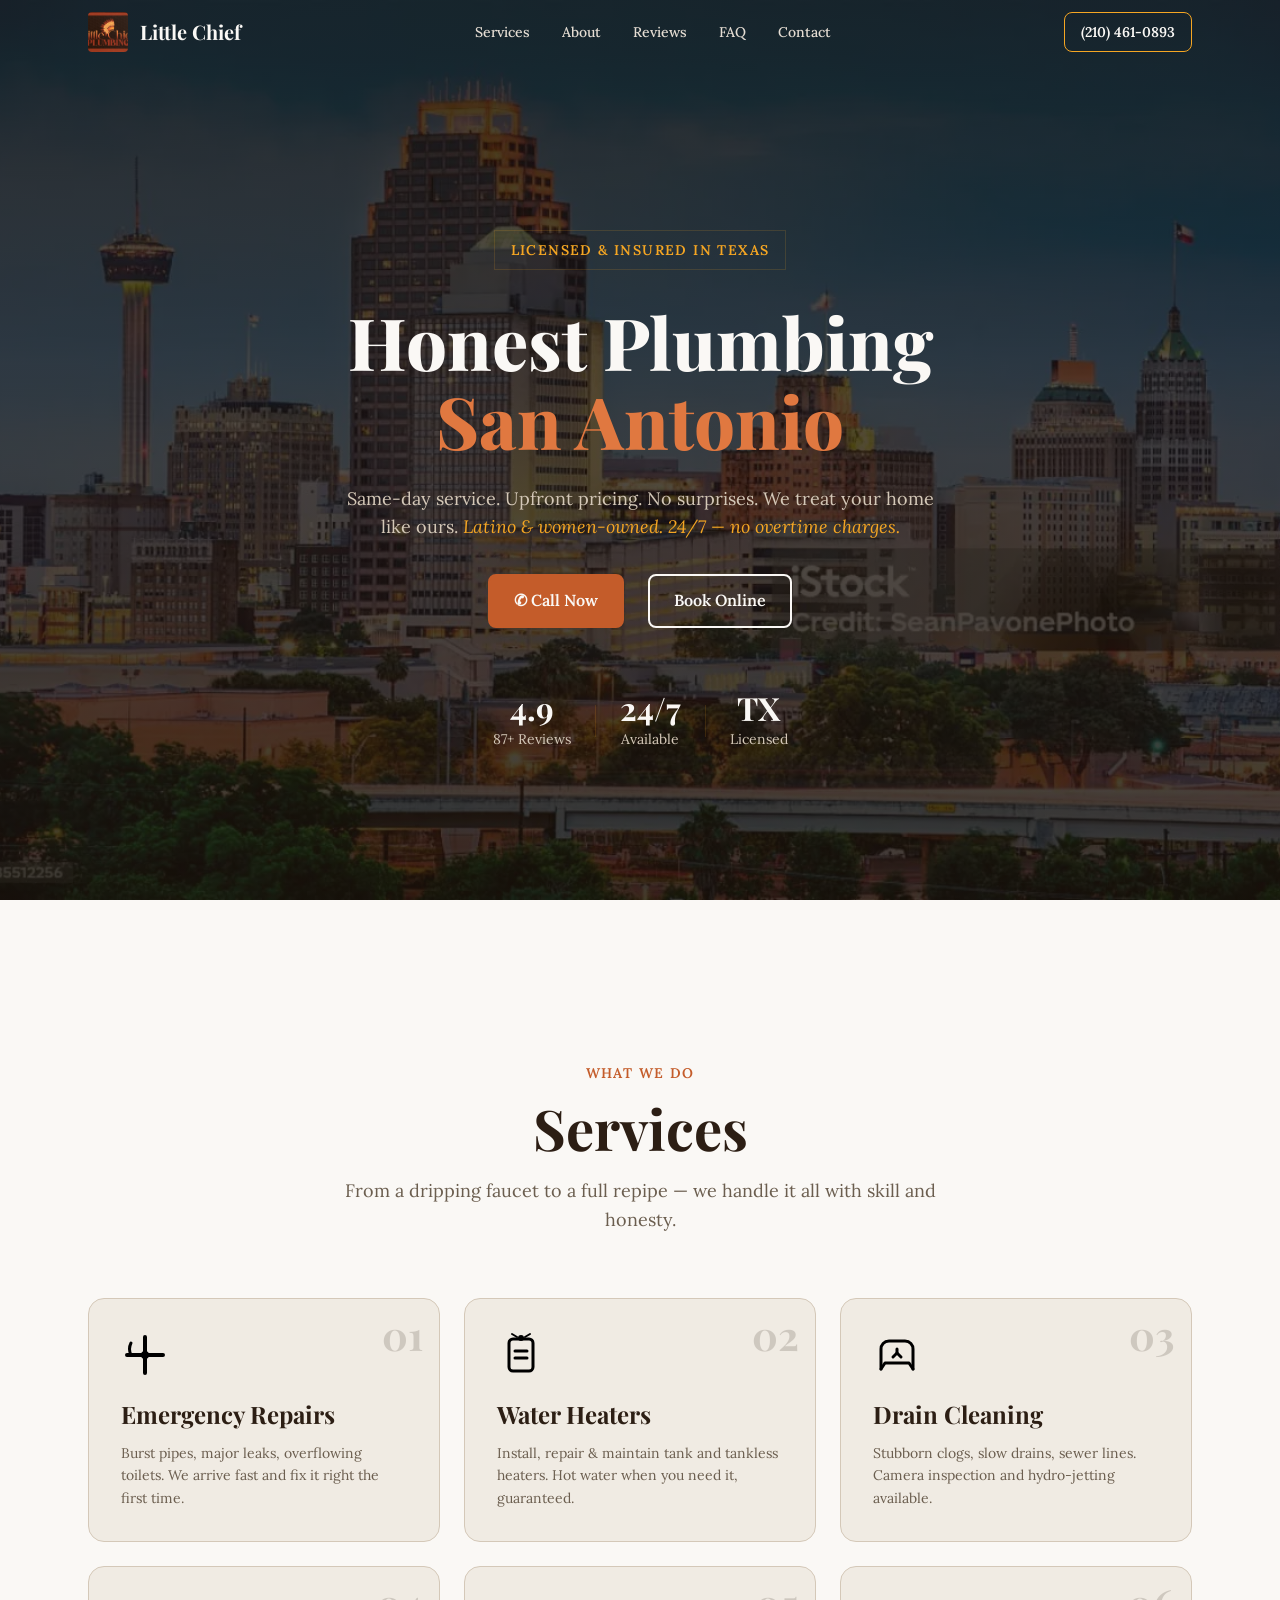
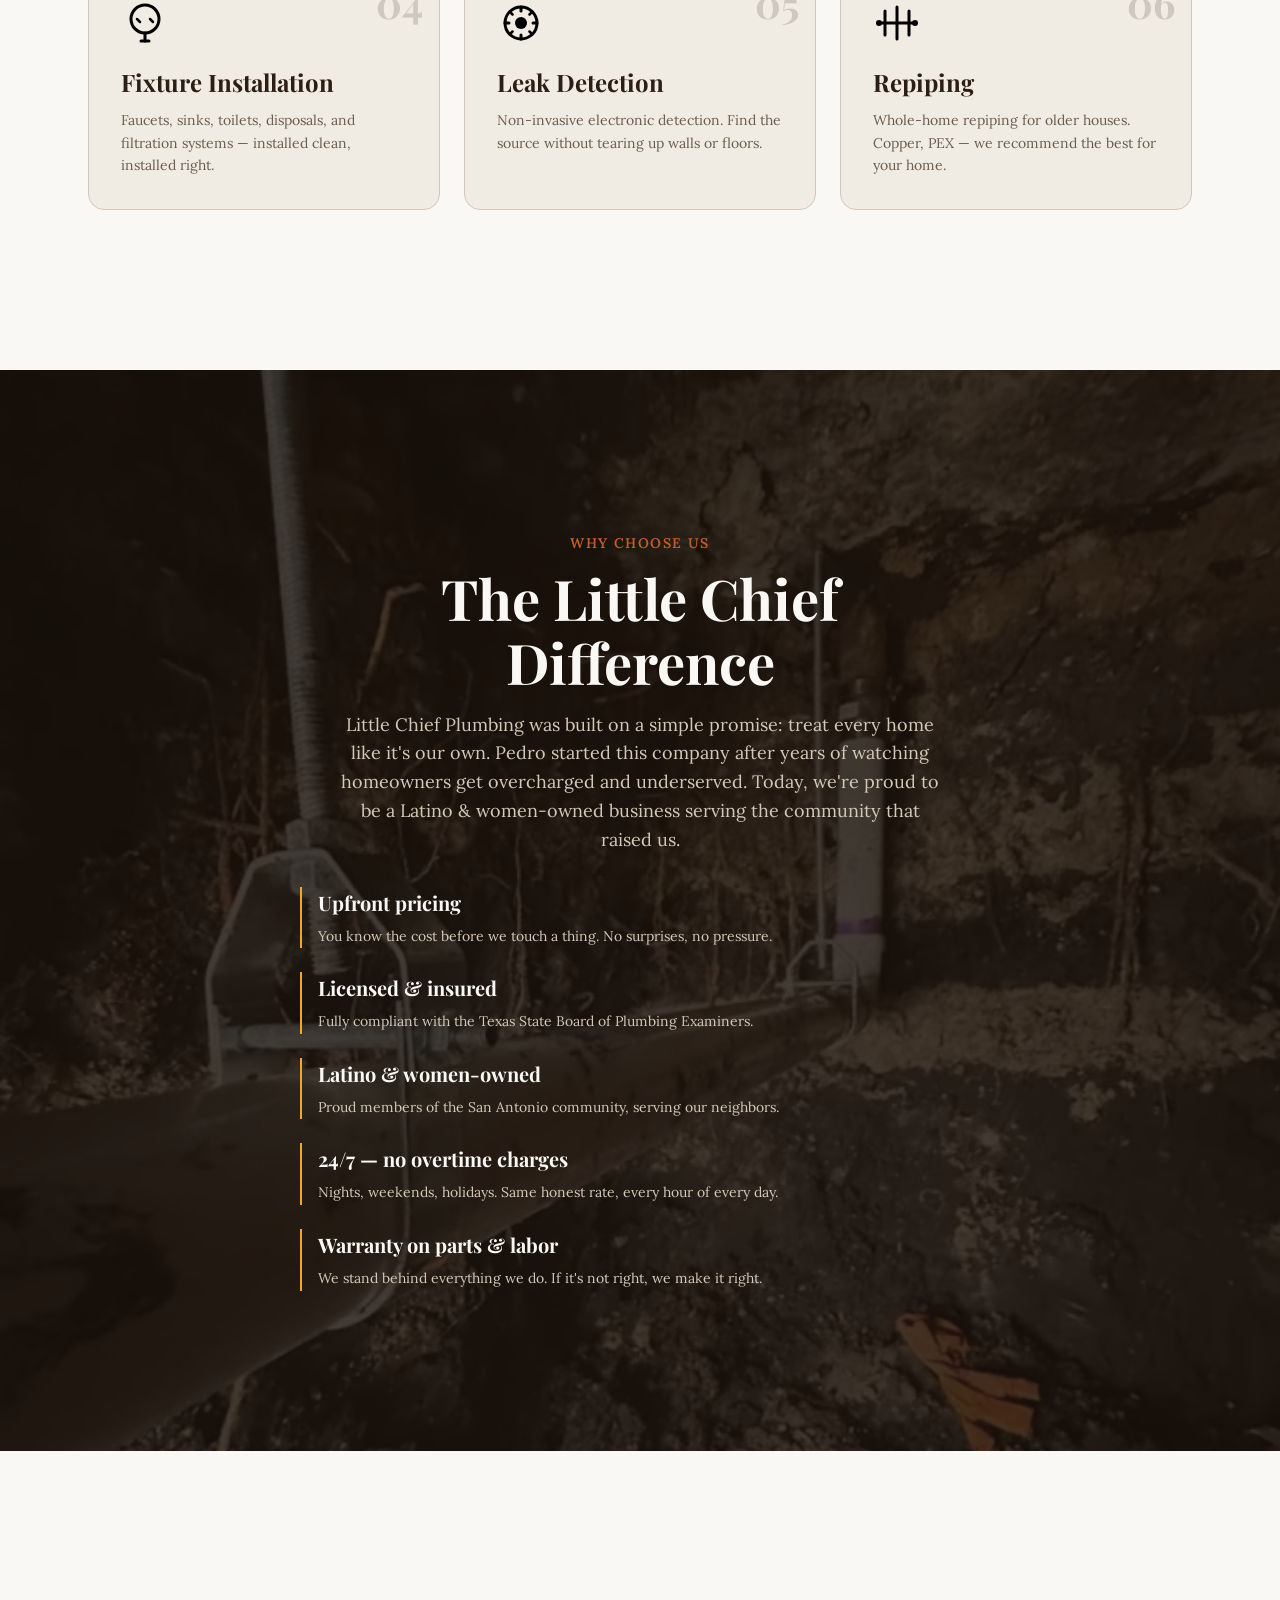
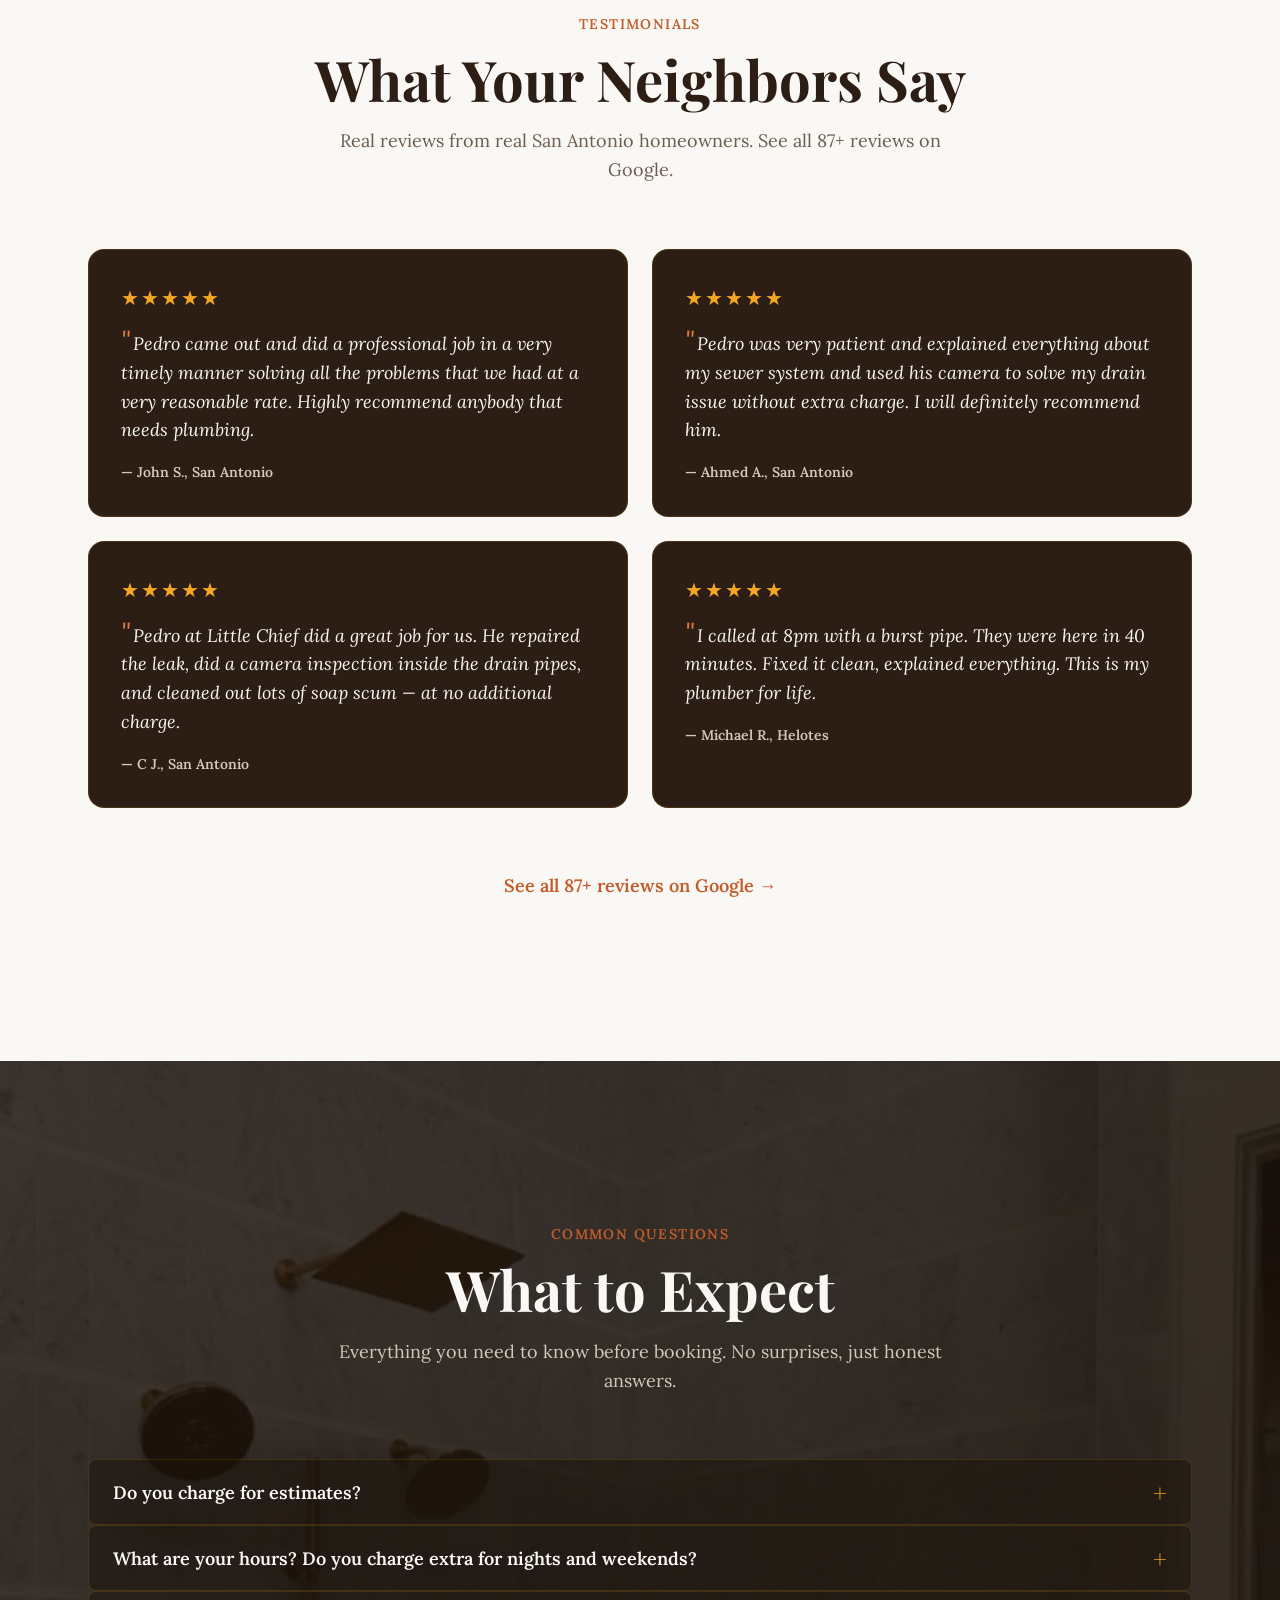
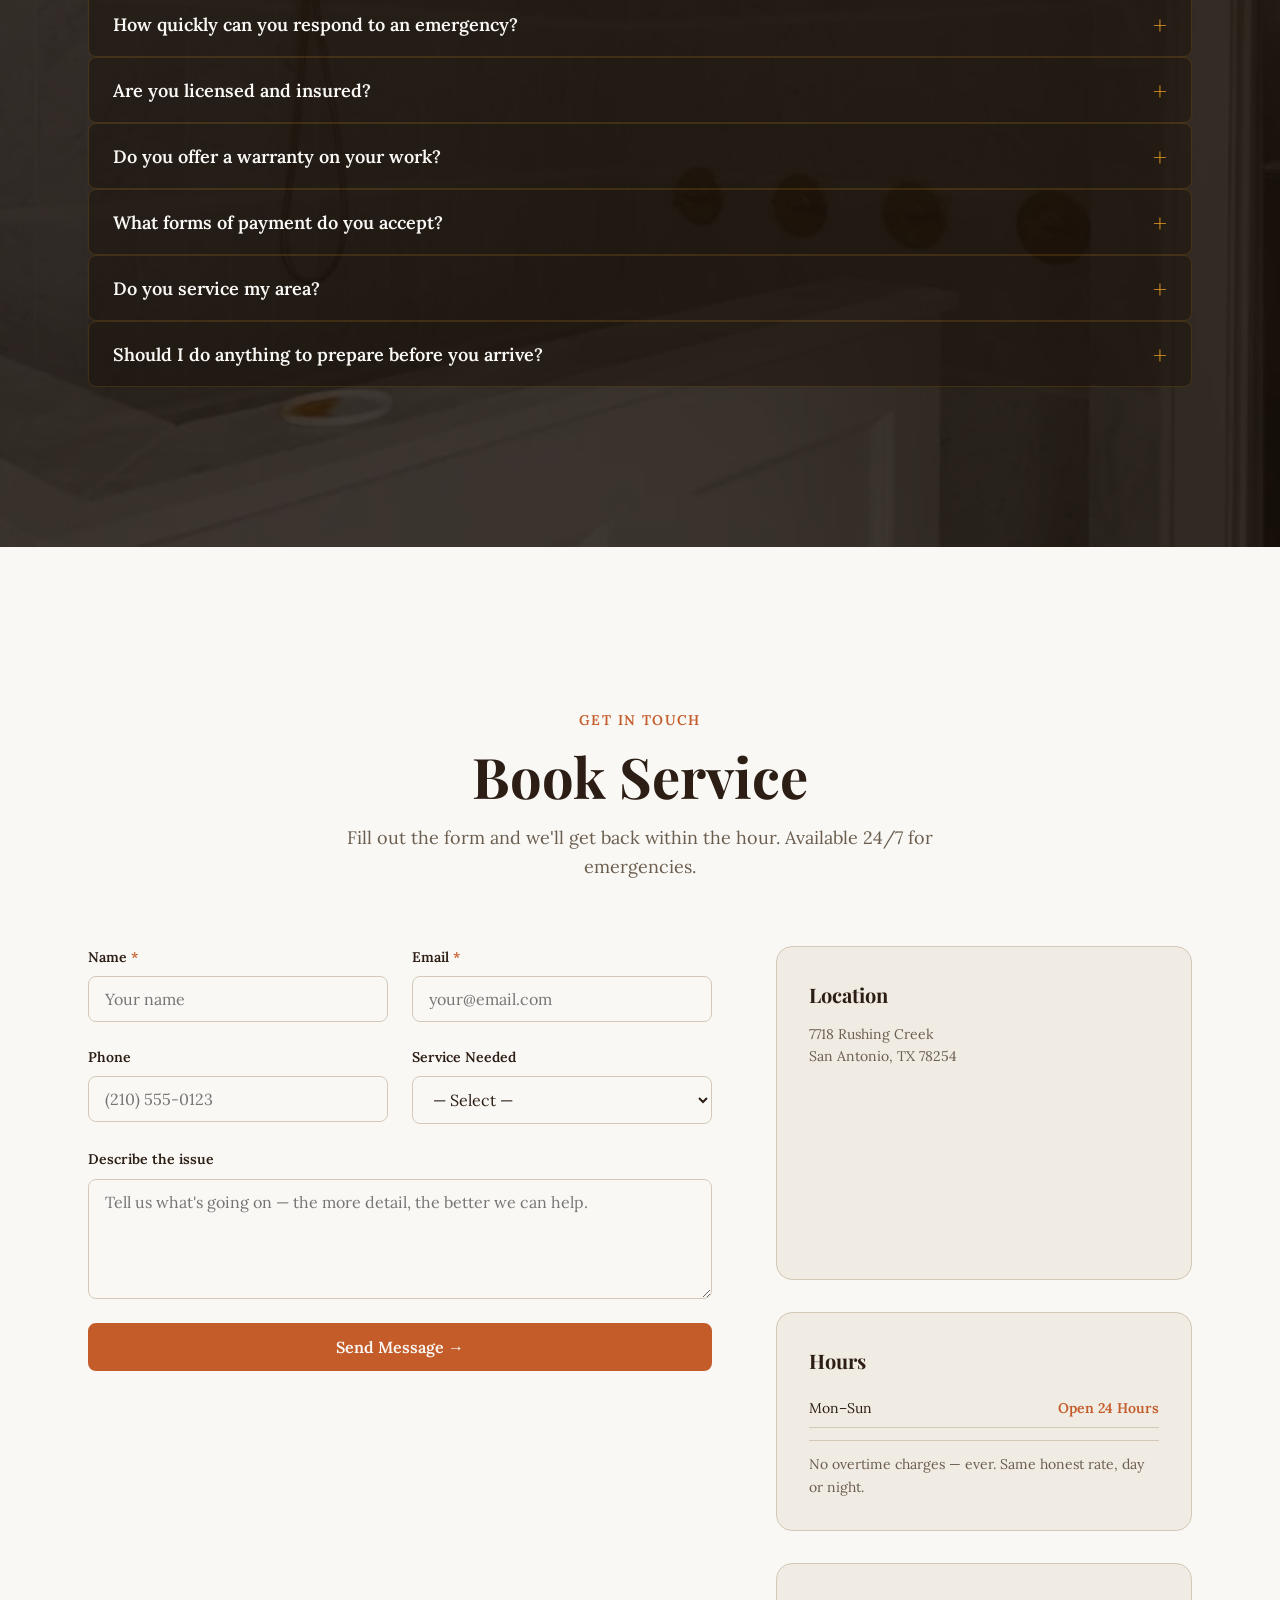
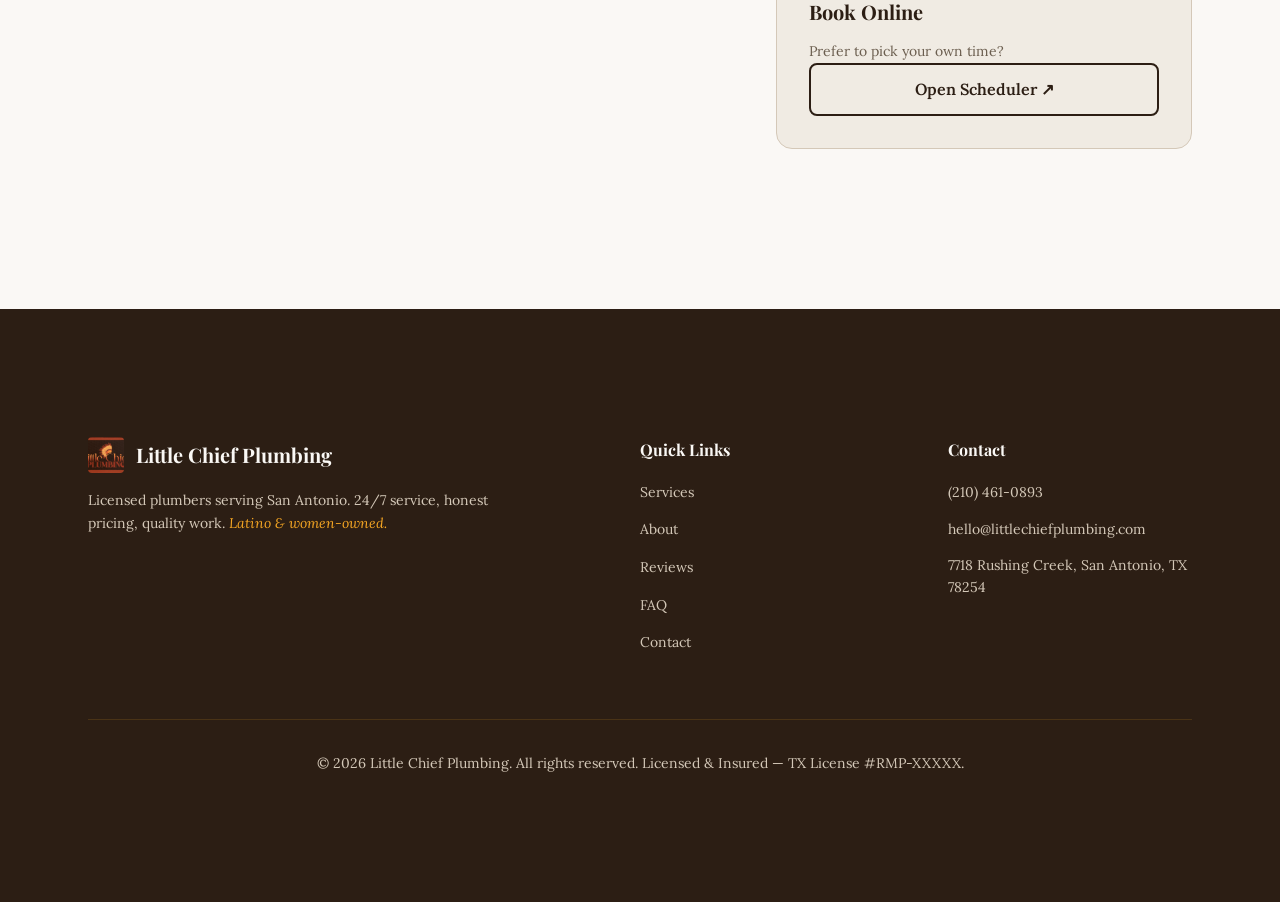
==== commit d4d6fc00: "fix: optimize images, add sitemap, extract overlay tokens, external SVG icons - Convert 6.5MB JPGs t" ====
--- a/site/index.html
+++ b/site/index.html
@@ -122,7 +122,7 @@
           <article class="service-card reveal">
             <div class="service-card-marker" aria-hidden="true">01</div>
             <div class="service-card-icon">
-              <svg viewBox="0 0 48 48" fill="none" aria-hidden="true"><path d="M24 6v36M6 24h36" stroke="currentColor" stroke-width="4" stroke-linecap="round"/><circle cx="24" cy="24" r="4" fill="currentColor"/><path d="M10 12c-2 4-2 8 0 12" stroke="currentColor" stroke-width="3" stroke-linecap="round"/></svg>
+              <img src="assets/icons/emergency-repairs.svg" alt="" width="48" height="48" loading="lazy">
             </div>
             <h3 class="service-card-title">Emergency Repairs</h3>
             <p class="service-card-desc">Burst pipes, major leaks, overflowing toilets. We arrive fast and fix it right the first time.</p>
@@ -131,7 +131,7 @@
           <article class="service-card reveal">
             <div class="service-card-marker" aria-hidden="true">02</div>
             <div class="service-card-icon">
-              <svg viewBox="0 0 48 48" fill="none" aria-hidden="true"><rect x="12" y="8" width="24" height="32" rx="4" stroke="currentColor" stroke-width="3"/><path d="M18 20h12M18 27h12" stroke="currentColor" stroke-width="3" stroke-linecap="round"/><circle cx="24" cy="7" r="3" fill="currentColor"/><path d="M28 6l5-3M20 6l-5-3" stroke="currentColor" stroke-width="2" stroke-linecap="round"/></svg>
+              <img src="assets/icons/water-heaters.svg" alt="" width="48" height="48" loading="lazy">
             </div>
             <h3 class="service-card-title">Water Heaters</h3>
             <p class="service-card-desc">Install, repair &amp; maintain tank and tankless heaters. Hot water when you need it, guaranteed.</p>
@@ -140,7 +140,7 @@
           <article class="service-card reveal">
             <div class="service-card-marker" aria-hidden="true">03</div>
             <div class="service-card-icon">
-              <svg viewBox="0 0 48 48" fill="none" aria-hidden="true"><path d="M8 38V18c0-4 3-8 8-8h16c5 0 8 4 8 8v20" stroke="currentColor" stroke-width="3" stroke-linecap="round"/><path d="M8 38l4-6h24l4 6" stroke="currentColor" stroke-width="3" stroke-linecap="round" stroke-linejoin="round"/><path d="M20 26l4-4 4 4" stroke="currentColor" stroke-width="3" stroke-linecap="round" stroke-linejoin="round"/><path d="M24 22v-4" stroke="currentColor" stroke-width="3" stroke-linecap="round"/></svg>
+              <img src="assets/icons/drain-cleaning.svg" alt="" width="48" height="48" loading="lazy">
             </div>
             <h3 class="service-card-title">Drain Cleaning</h3>
             <p class="service-card-desc">Stubborn clogs, slow drains, sewer lines. Camera inspection and hydro-jetting available.</p>
@@ -149,7 +149,7 @@
           <article class="service-card reveal">
             <div class="service-card-marker" aria-hidden="true">04</div>
             <div class="service-card-icon">
-              <svg viewBox="0 0 48 48" fill="none" aria-hidden="true"><circle cx="24" cy="20" r="14" stroke="currentColor" stroke-width="3"/><path d="M24 34v8" stroke="currentColor" stroke-width="3" stroke-linecap="round"/><path d="M20 42h8" stroke="currentColor" stroke-width="3" stroke-linecap="round"/><path d="M16 20l3 3M29 20l3 3" stroke="currentColor" stroke-width="2.5" stroke-linecap="round"/></svg>
+              <img src="assets/icons/fixture-installation.svg" alt="" width="48" height="48" loading="lazy">
             </div>
             <h3 class="service-card-title">Fixture Installation</h3>
             <p class="service-card-desc">Faucets, sinks, toilets, disposals, and filtration systems — installed clean, installed right.</p>
@@ -158,7 +158,7 @@
           <article class="service-card reveal">
             <div class="service-card-marker" aria-hidden="true">05</div>
             <div class="service-card-icon">
-              <svg viewBox="0 0 48 48" fill="none" aria-hidden="true"><circle cx="24" cy="24" r="16" stroke="currentColor" stroke-width="3"/><circle cx="24" cy="24" r="6" fill="currentColor"/><path d="M24 8v4M24 36v4M8 24h4M36 24h4" stroke="currentColor" stroke-width="3" stroke-linecap="round"/><path d="M12.7 12.7l2.8 2.8M32.5 32.5l2.8 2.8M35.3 12.7l-2.8 2.8M15.5 32.5l-2.8 2.8" stroke="currentColor" stroke-width="2.5" stroke-linecap="round"/></svg>
+              <img src="assets/icons/leak-detection.svg" alt="" width="48" height="48" loading="lazy">
             </div>
             <h3 class="service-card-title">Leak Detection</h3>
             <p class="service-card-desc">Non-invasive electronic detection. Find the source without tearing up walls or floors.</p>
@@ -167,7 +167,7 @@
           <article class="service-card reveal">
             <div class="service-card-marker" aria-hidden="true">06</div>
             <div class="service-card-icon">
-              <svg viewBox="0 0 48 48" fill="none" aria-hidden="true"><path d="M6 24h36" stroke="currentColor" stroke-width="3" stroke-linecap="round"/><path d="M12 12v24M24 8v32M36 12v24" stroke="currentColor" stroke-width="3" stroke-linecap="round"/><circle cx="6" cy="24" r="3" fill="currentColor"/><circle cx="42" cy="24" r="3" fill="currentColor"/></svg>
+              <img src="assets/icons/repiping.svg" alt="" width="48" height="48" loading="lazy">
             </div>
             <h3 class="service-card-title">Repiping</h3>
             <p class="service-card-desc">Whole-home repiping for older houses. Copper, PEX — we recommend the best for your home.</p>
--- a/site/css/style.css
+++ b/site/css/style.css
@@ -64,6 +64,11 @@
   --dark-accent:    var(--brand-copper-400);
   --dark-border:    rgba(245,166,35,0.15);
 
+  /* Overlays */
+  --overlay-dark:   rgba(26,18,11,0.82);
+  --overlay-header: rgba(26,18,11,0.92);
+  --overlay-mobile: rgba(26,18,11,0.97);
+
   /* Typography */
   --font-display: 'Playfair Display', Georgia, 'Times New Roman', serif;
   --font-body:    'Lora', Georgia, 'Times New Roman', serif;
@@ -319,7 +324,7 @@
 }
 
 .header.scrolled {
-  background: rgba(26,18,11,0.92);
+  background: var(--overlay-header);
   backdrop-filter: blur(12px);
   -webkit-backdrop-filter: blur(12px);
   box-shadow: 0 2px 20px rgba(0,0,0,0.2);
@@ -460,7 +465,7 @@
   gap: var(--space-7);
   position: fixed;
   inset: 0;
-  background: rgba(26,18,11,0.97);
+  background: var(--overlay-mobile);
   backdrop-filter: blur(8px);
   z-index: 99;
 }
@@ -490,8 +495,14 @@
   content: '';
   position: absolute;
   inset: 0;
-  background: url('../assets/san-antonio-skyline.jpg') center center / cover no-repeat;
+  background: url('../assets/san-antonio-skyline-400.webp') center center / cover no-repeat;
   z-index: 1;
+}
+
+@media (min-width: 768px) {
+  .hero::before {
+    background-image: url('../assets/san-antonio-skyline.webp');
+  }
 }
 
 .hero::after {
@@ -500,9 +511,9 @@
   inset: 0;
   background: linear-gradient(
     180deg,
-    rgba(26,18,11,0.85) 0%,
+    var(--overlay-dark) 0%,
     rgba(26,18,11,0.75) 40%,
-    rgba(26,18,11,0.85) 100%
+    var(--overlay-dark) 100%
   );
   z-index: 2;
 }
@@ -697,15 +708,21 @@
   content: '';
   position: absolute;
   inset: 0;
-  background: url('../assets/plumbing-work.jpg') center center / cover no-repeat;
+  background: url('../assets/plumbing-work-400.webp') center center / cover no-repeat;
   z-index: 1;
+}
+
+@media (min-width: 768px) {
+  .about::before {
+    background-image: url('../assets/plumbing-work.webp');
+  }
 }
 
 .about::after {
   content: '';
   position: absolute;
   inset: 0;
-  background: rgba(26,18,11,0.82);
+  background: var(--overlay-dark);
   z-index: 2;
 }
 
@@ -767,15 +784,21 @@
   content: '';
   position: absolute;
   inset: 0;
-  background: url('../assets/bathroom-fixture.jpg') center center / cover no-repeat;
+  background: url('../assets/bathroom-fixture-400.webp') center center / cover no-repeat;
   z-index: 1;
+}
+
+@media (min-width: 768px) {
+  .faq::before {
+    background-image: url('../assets/bathroom-fixture.webp');
+  }
 }
 
 .faq::after {
   content: '';
   position: absolute;
   inset: 0;
-  background: rgba(26,18,11,0.82);
+  background: var(--overlay-dark);
   z-index: 2;
 }
 
